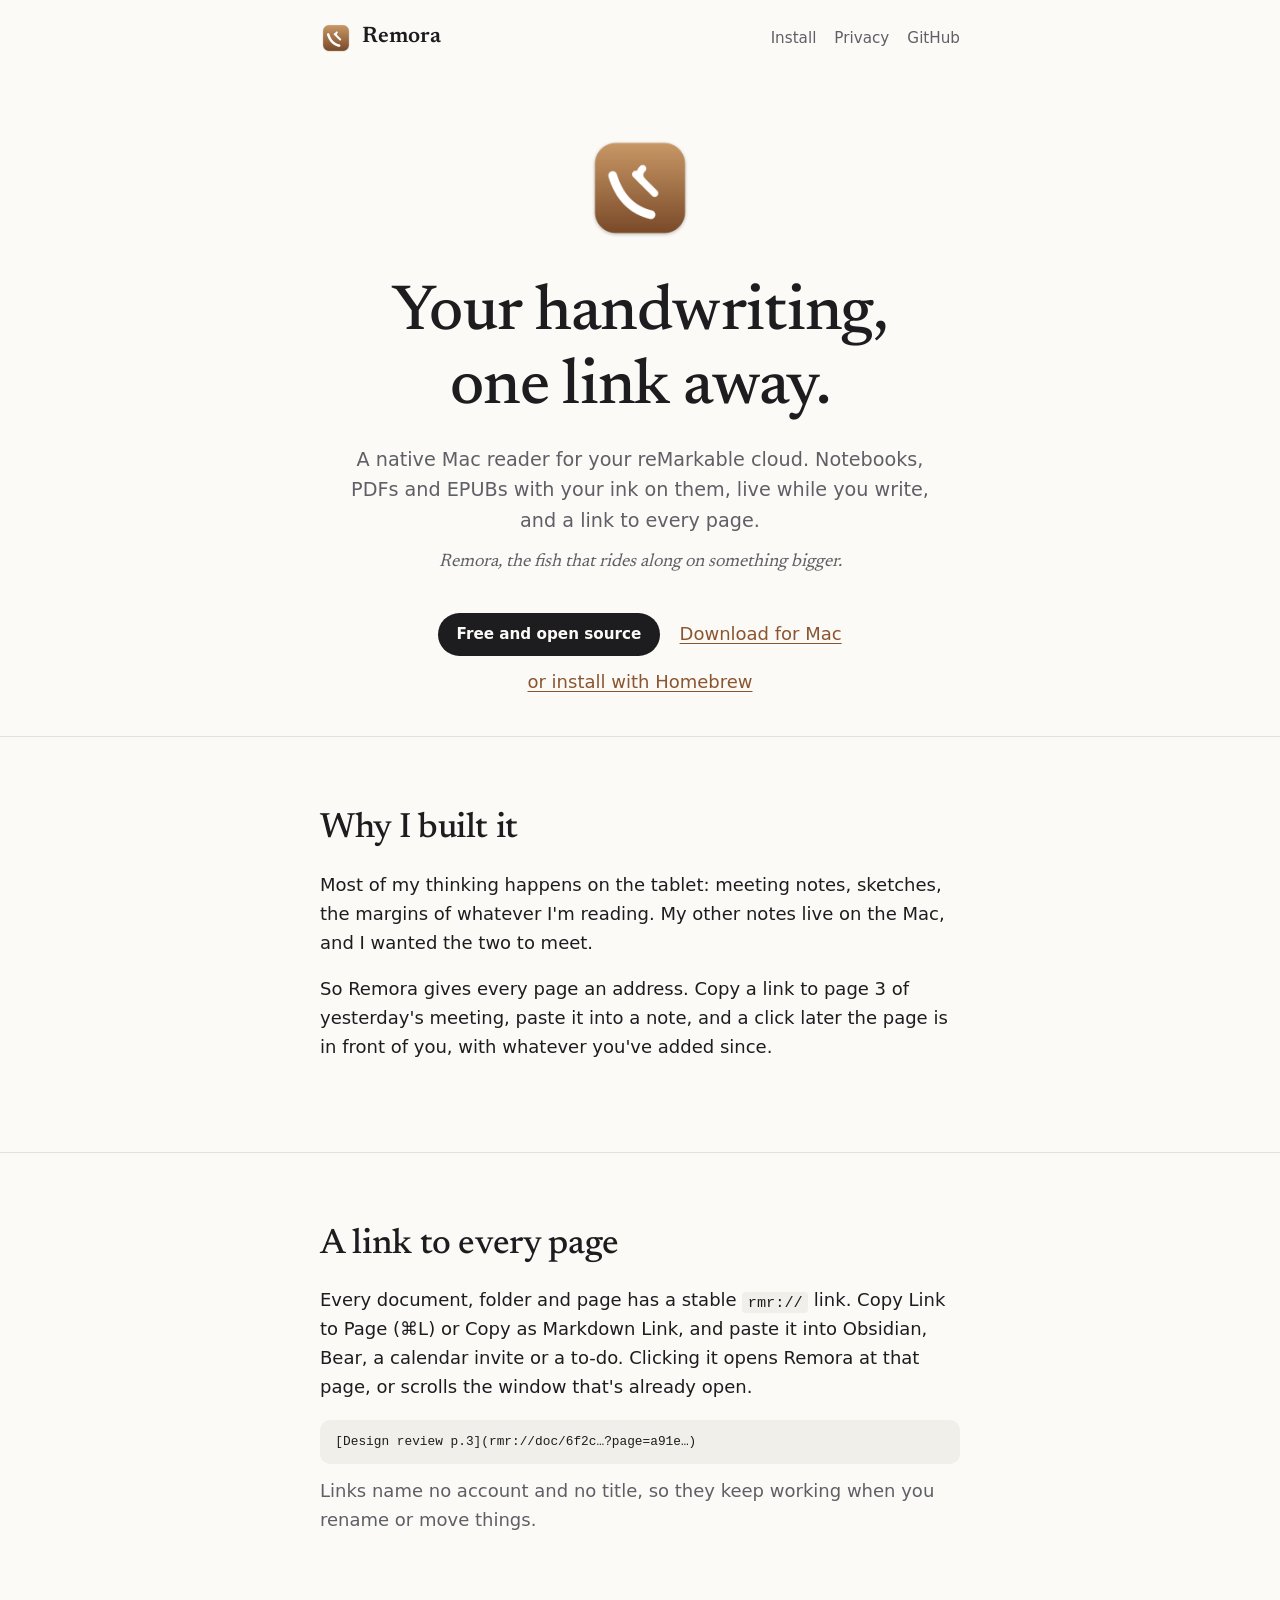
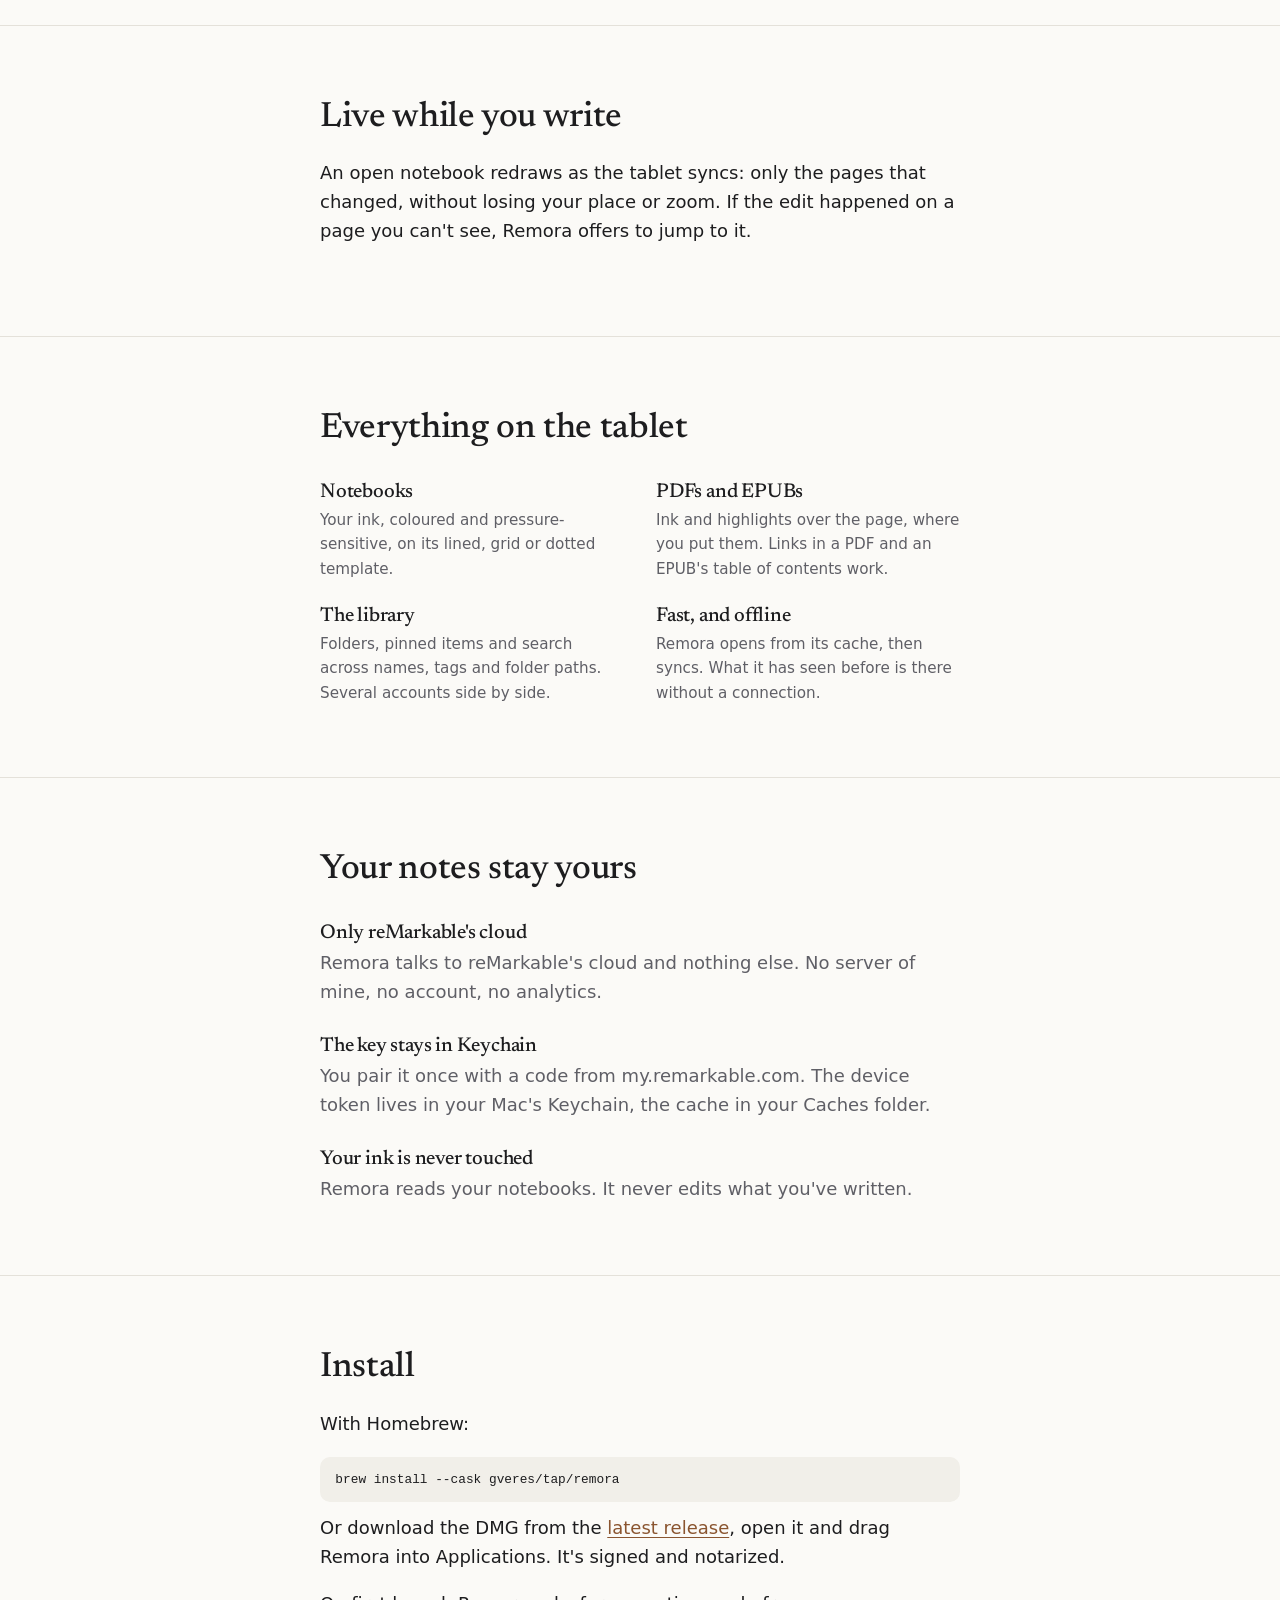
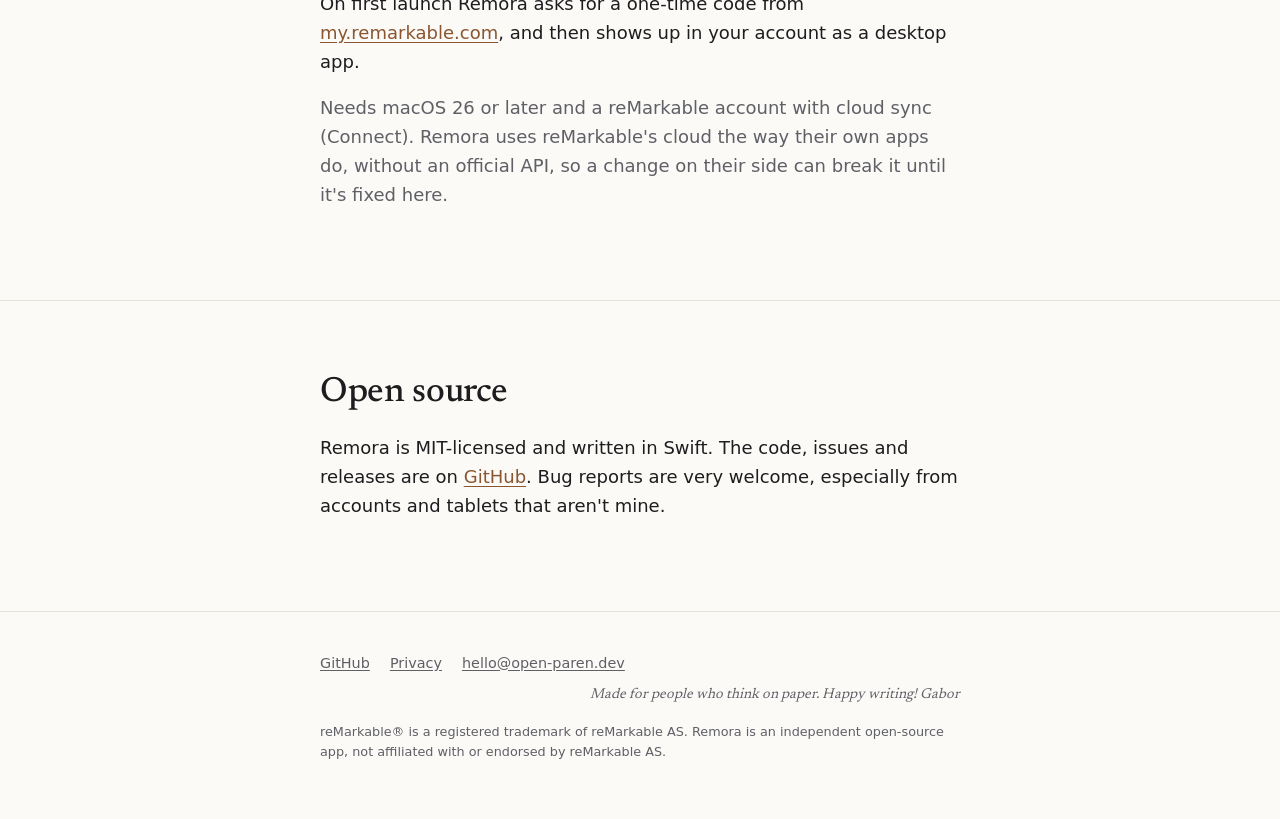
==== site/index.html @ bcfa4192 "release: update the Homebrew cask; the site points at the release release.sh ends by setting the cas" ====
<!doctype html>
<html lang="en">
<head>
  <meta charset="utf-8">
  <meta name="viewport" content="width=device-width, initial-scale=1">
  <title>Remora: a Mac reader for your reMarkable notebooks</title>
  <meta name="description" content="A native Mac reader for your reMarkable cloud. Notebooks, PDFs and EPUBs with your ink, live while you write, and a link to every page. Open source.">
  <meta property="og:title" content="Remora: a Mac reader for your reMarkable notebooks">
  <meta property="og:description" content="Your handwriting, one link away.">
  <meta property="og:url" content="https://remora.open-paren.dev/">
  <meta property="og:image" content="https://remora.open-paren.dev/img/icon.png">
  <link rel="icon" href="img/favicon.png">
  <link rel="apple-touch-icon" href="img/apple-touch-icon.png">
  <link rel="preload" href="fonts/newsreader-latin-wght-normal.woff2" as="font" type="font/woff2" crossorigin>
  <link rel="stylesheet" href="style.css">
</head>
<body>
  <header class="wrap top">
    <a class="home" href="./"><img src="img/icon.png" alt="" width="32" height="32">Remora</a>
    <nav><a href="#install">Install</a><a href="#privacy">Privacy</a><a href="https://github.com/gveres/remora">GitHub</a></nav>
  </header>

  <main>
    <div class="wrap hero">
      <img class="icon" src="img/icon.png" alt="The Remora app icon" width="112" height="112">
      <h1>Your handwriting,<br>one link away.</h1>
      <p class="lede">A native Mac reader for your reMarkable cloud. Notebooks, PDFs and EPUBs with your ink on them, live while you write, and a link to every page.</p>
      <p class="name">Remora, the fish that rides along on something bigger.</p>
      <div class="cta">
        <span class="badge">Free and open source</span>
        <a href="https://github.com/gveres/remora/releases/latest">Download for Mac</a>
        <a href="#install">or install with Homebrew</a>
      </div>
    </div>

    <section>
      <div class="wrap">
        <h2>Why I built it</h2>
        <p>Most of my thinking happens on the tablet: meeting notes, sketches, the margins of whatever I'm reading. My other notes live on the Mac, and I wanted the two to meet.</p>
        <p>So Remora gives every page an address. Copy a link to page 3 of yesterday's meeting, paste it into a note, and a click later the page is in front of you, with whatever you've added since.</p>
      </div>
    </section>

    <section>
      <div class="wrap">
        <h2>A link to every page</h2>
        <p>Every document, folder and page has a stable <code>rmr://</code> link. Copy Link to Page (⌘L) or Copy as Markdown Link, and paste it into Obsidian, Bear, a calendar invite or a to-do. Clicking it opens Remora at that page, or scrolls the window that's already open.</p>
        <pre tabindex="0"><code>[Design review p.3](rmr://doc/6f2c…?page=a91e…)</code></pre>
        <p class="muted">Links name no account and no title, so they keep working when you rename or move things.</p>
      </div>
    </section>

    <section>
      <div class="wrap">
        <h2>Live while you write</h2>
        <p>An open notebook redraws as the tablet syncs: only the pages that changed, without losing your place or zoom. If the edit happened on a page you can't see, Remora offers to jump to it.</p>
      </div>
    </section>

    <section>
      <div class="wrap">
        <h2>Everything on the tablet</h2>
        <div class="grid">
          <div><h3>Notebooks</h3><p>Your ink, coloured and pressure-sensitive, on its lined, grid or dotted template.</p></div>
          <div><h3>PDFs and EPUBs</h3><p>Ink and highlights over the page, where you put them. Links in a PDF and an EPUB's table of contents work.</p></div>
          <div><h3>The library</h3><p>Folders, pinned items and search across names, tags and folder paths. Several accounts side by side.</p></div>
          <div><h3>Fast, and offline</h3><p>Remora opens from its cache, then syncs. What it has seen before is there without a connection.</p></div>
        </div>
      </div>
    </section>

    <section id="privacy">
      <div class="wrap">
        <h2>Your notes stay yours</h2>
        <div class="points">
          <div>
            <h3>Only reMarkable's cloud</h3>
            <p>Remora talks to reMarkable's cloud and nothing else. No server of mine, no account, no analytics.</p>
          </div>
          <div>
            <h3>The key stays in Keychain</h3>
            <p>You pair it once with a code from my.remarkable.com. The device token lives in your Mac's Keychain, the cache in your Caches folder.</p>
          </div>
          <div>
            <h3>Your ink is never touched</h3>
            <p>Remora reads your notebooks. It never edits what you've written.</p>
          </div>
        </div>
      </div>
    </section>

    <section id="install">
      <div class="wrap">
        <h2>Install</h2>
        <p>With Homebrew:</p>
        <pre tabindex="0"><code>brew install --cask gveres/tap/remora</code></pre>
        <p>Or download the DMG from the <a href="https://github.com/gveres/remora/releases/latest">latest release</a>, open it and drag Remora into Applications. It's signed and notarized.</p>
        <p>On first launch Remora asks for a one-time code from <a href="https://my.remarkable.com/device/desktop/connect">my.remarkable.com</a>, and then shows up in your account as a desktop app.</p>
        <p class="muted">Needs macOS 26 or later and a reMarkable account with cloud sync (Connect). Remora uses reMarkable's cloud the way their own apps do, without an official API, so a change on their side can break it until it's fixed here.</p>
      </div>
    </section>

    <section>
      <div class="wrap">
        <h2>Open source</h2>
        <p>Remora is MIT-licensed and written in Swift. The code, issues and releases are on <a href="https://github.com/gveres/remora">GitHub</a>. Bug reports are very welcome, especially from accounts and tablets that aren't mine.</p>
      </div>
    </section>
  </main>

  <footer>
    <div class="wrap">
      <a href="https://github.com/gveres/remora">GitHub</a>
      <a href="#privacy">Privacy</a>
      <a href="mailto:hello@open-paren.dev">hello@open-paren.dev</a>
      <span class="sig">Made for people who think on paper. Happy writing! Gabor</span>
    </div>
    <div class="wrap">
      <p class="legal">reMarkable® is a registered trademark of reMarkable AS. Remora is an independent open-source app, not affiliated with or endorsed by reMarkable AS.</p>
    </div>
  </footer>
</body>
</html>
---- site/style.css ----
@font-face {
  font-family: "Newsreader";
  src: url("fonts/newsreader-latin-wght-normal.woff2") format("woff2");
  font-weight: 200 800;
  font-display: swap;
}

:root {
  color-scheme: light dark;
  --bg: #fbfaf7;
  --surface: #ffffff;
  --text: #1d1d1f;
  --muted: #5f5f66;
  --line: #e4e1da;
  --accent: #8a5530;
  --code: #f1efe9;
  --serif: "Newsreader", Georgia, serif;
  --sans: -apple-system, BlinkMacSystemFont, "Segoe UI", system-ui, sans-serif;
  --mono: ui-monospace, "SF Mono", Menlo, monospace;
}

@media (prefers-color-scheme: dark) {
  :root {
    --bg: #161618;
    --surface: #1f1f22;
    --text: #ececef;
    --muted: #a1a1aa;
    --line: #2e2e33;
    --accent: #dcab7a;
    --code: #26262a;
  }
}

* { box-sizing: border-box; }

html { -webkit-text-size-adjust: 100%; }

body {
  margin: 0;
  background: var(--bg);
  color: var(--text);
  font: 18px/1.6 var(--sans);
  -webkit-font-smoothing: antialiased;
}

a { color: var(--accent); text-underline-offset: 0.15em; }

h1, h2, h3 { font-family: var(--serif); font-weight: 500; line-height: 1.15; letter-spacing: -0.01em; }
h1 { font-size: clamp(2.6rem, 7vw, 4rem); margin: 0.4em 0 0.3em; }
h2 { font-size: clamp(1.7rem, 4vw, 2.2rem); margin: 0 0 0.6em; }
h3 { font-size: 1.25rem; margin: 0 0 0.2em; }

p { margin: 0 0 1em; }

code {
  font: 0.85em var(--mono);
  background: var(--code);
  padding: 0.1em 0.35em;
  border-radius: 4px;
}

pre {
  background: var(--code);
  padding: 1em 1.2em;
  border-radius: 10px;
  overflow-x: auto;
  font: 0.8rem/1.5 var(--mono);
}
pre code { background: none; padding: 0; font-size: inherit; }

.wrap { max-width: 680px; margin: 0 auto; padding: 0 20px; }

section { padding: 72px 0; border-top: 1px solid var(--line); }

.muted { color: var(--muted); }

/* Header */
.top { display: flex; align-items: center; gap: 10px; padding-block: 20px; }
.top .home { display: flex; align-items: center; gap: 10px; color: inherit; text-decoration: none; font-family: var(--serif); font-size: 1.4rem; font-weight: 600; }
.top img { width: 32px; height: 32px; }
.top nav { margin-left: auto; display: flex; gap: 18px; font-size: 0.95rem; }
.top nav a { color: var(--muted); text-decoration: none; }

/* Hero */
.hero .icon { width: 112px; height: 112px; }
.hero { text-align: center; padding-block: 56px 40px; }
.hero .lede { font-size: 1.2rem; color: var(--muted); max-width: 32em; margin: 0 auto 0.6em; }
.hero .name { font-family: var(--serif); font-style: italic; color: var(--muted); margin-bottom: 2em; }
.cta { display: flex; flex-wrap: wrap; gap: 12px 20px; justify-content: center; align-items: center; }
.badge {
  display: inline-block;
  padding: 0.6em 1.2em;
  border-radius: 999px;
  background: var(--text);
  color: var(--bg);
  font-weight: 600;
  font-size: 0.95rem;
}

/* Lists of points */
.points { display: grid; gap: 28px; margin-top: 32px; }
.points p { margin: 0; color: var(--muted); }
.grid { display: grid; grid-template-columns: repeat(auto-fit, minmax(200px, 1fr)); gap: 24px 32px; margin-top: 32px; }
.grid p { margin: 0; color: var(--muted); font-size: 0.95rem; }

/* Footer */
footer { border-top: 1px solid var(--line); padding: 40px 0 56px; font-size: 0.9rem; color: var(--muted); }
footer .wrap { display: flex; flex-wrap: wrap; gap: 8px 20px; }
footer a { color: inherit; }
footer .sig { margin-left: auto; font-family: var(--serif); font-style: italic; }
footer .legal { margin: 16px 0 0; font-size: 0.8rem; }

/* Plain pages */
.page { padding-block: 32px 64px; }
.page h1 { font-size: clamp(2.2rem, 6vw, 3rem); }

@media (max-width: 560px) {
  body { font-size: 17px; }
  section { padding: 56px 0; }
  footer .sig { margin-left: 0; }
}
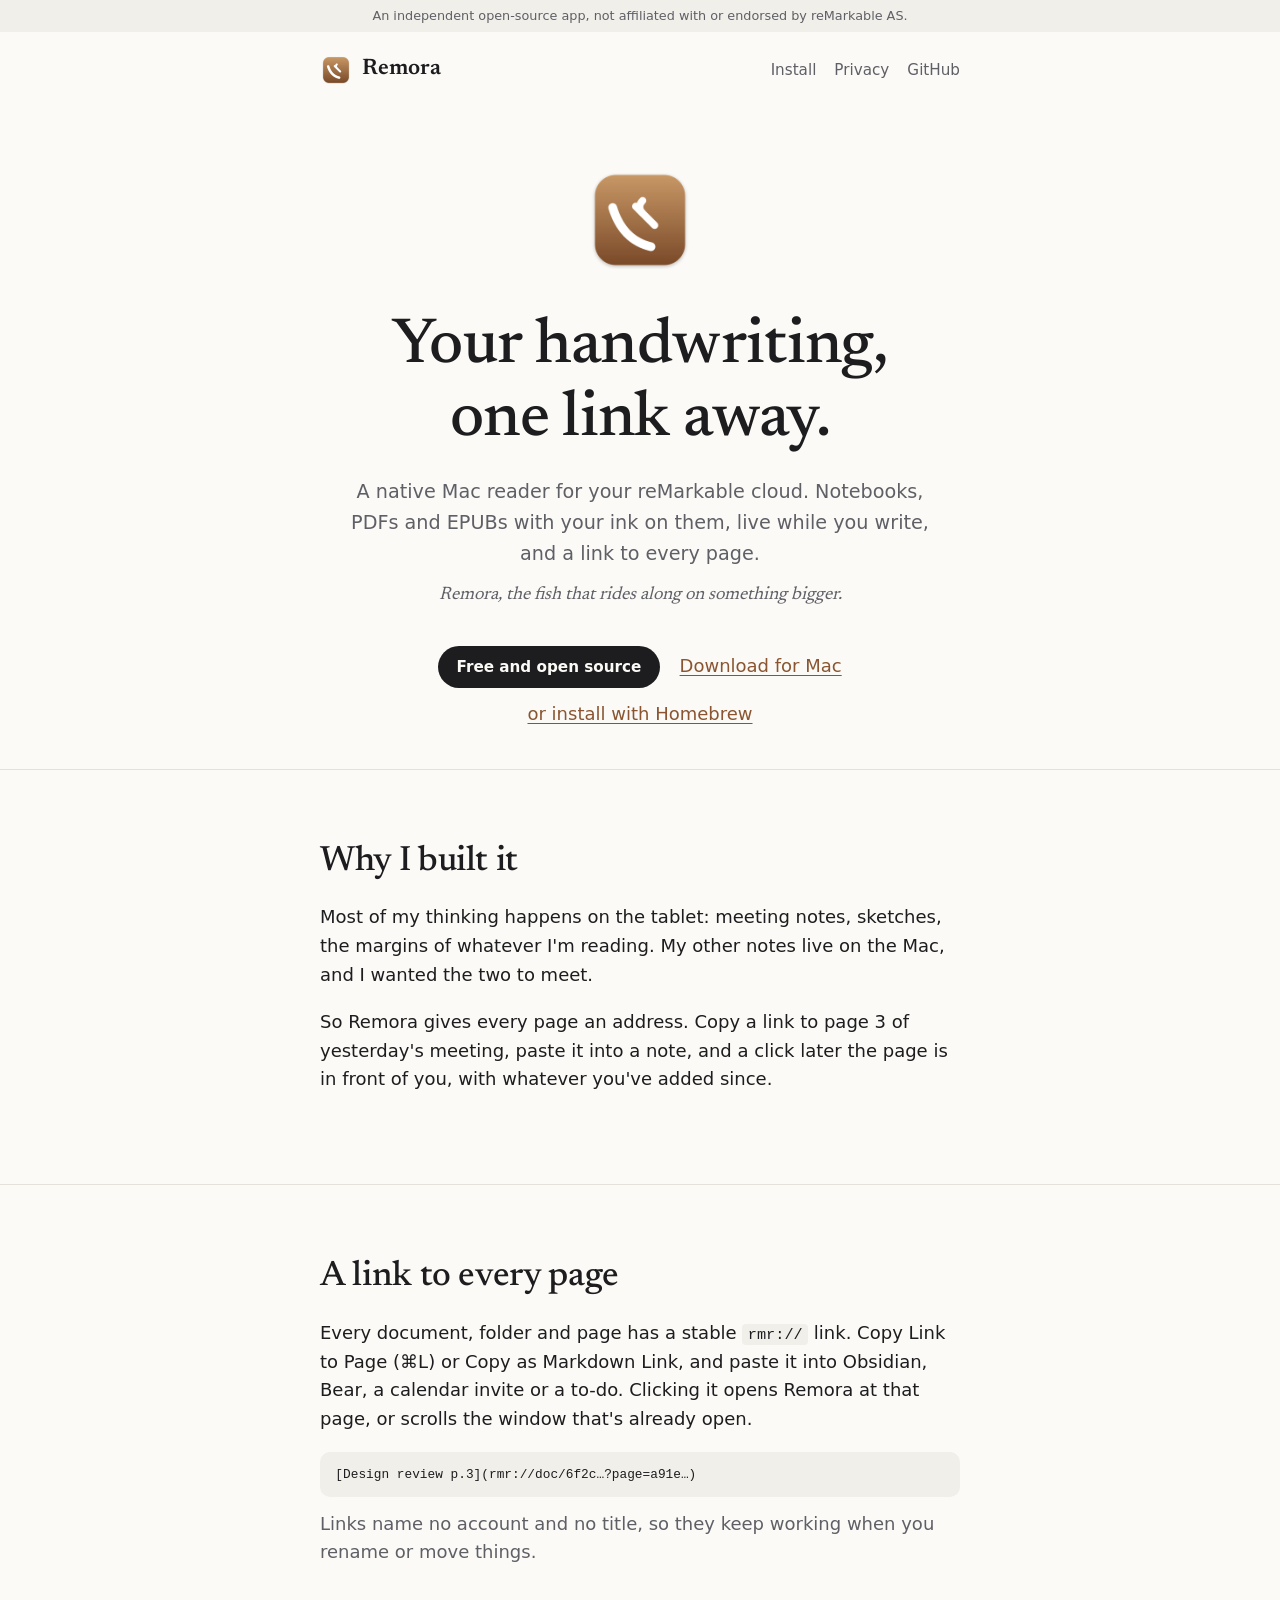
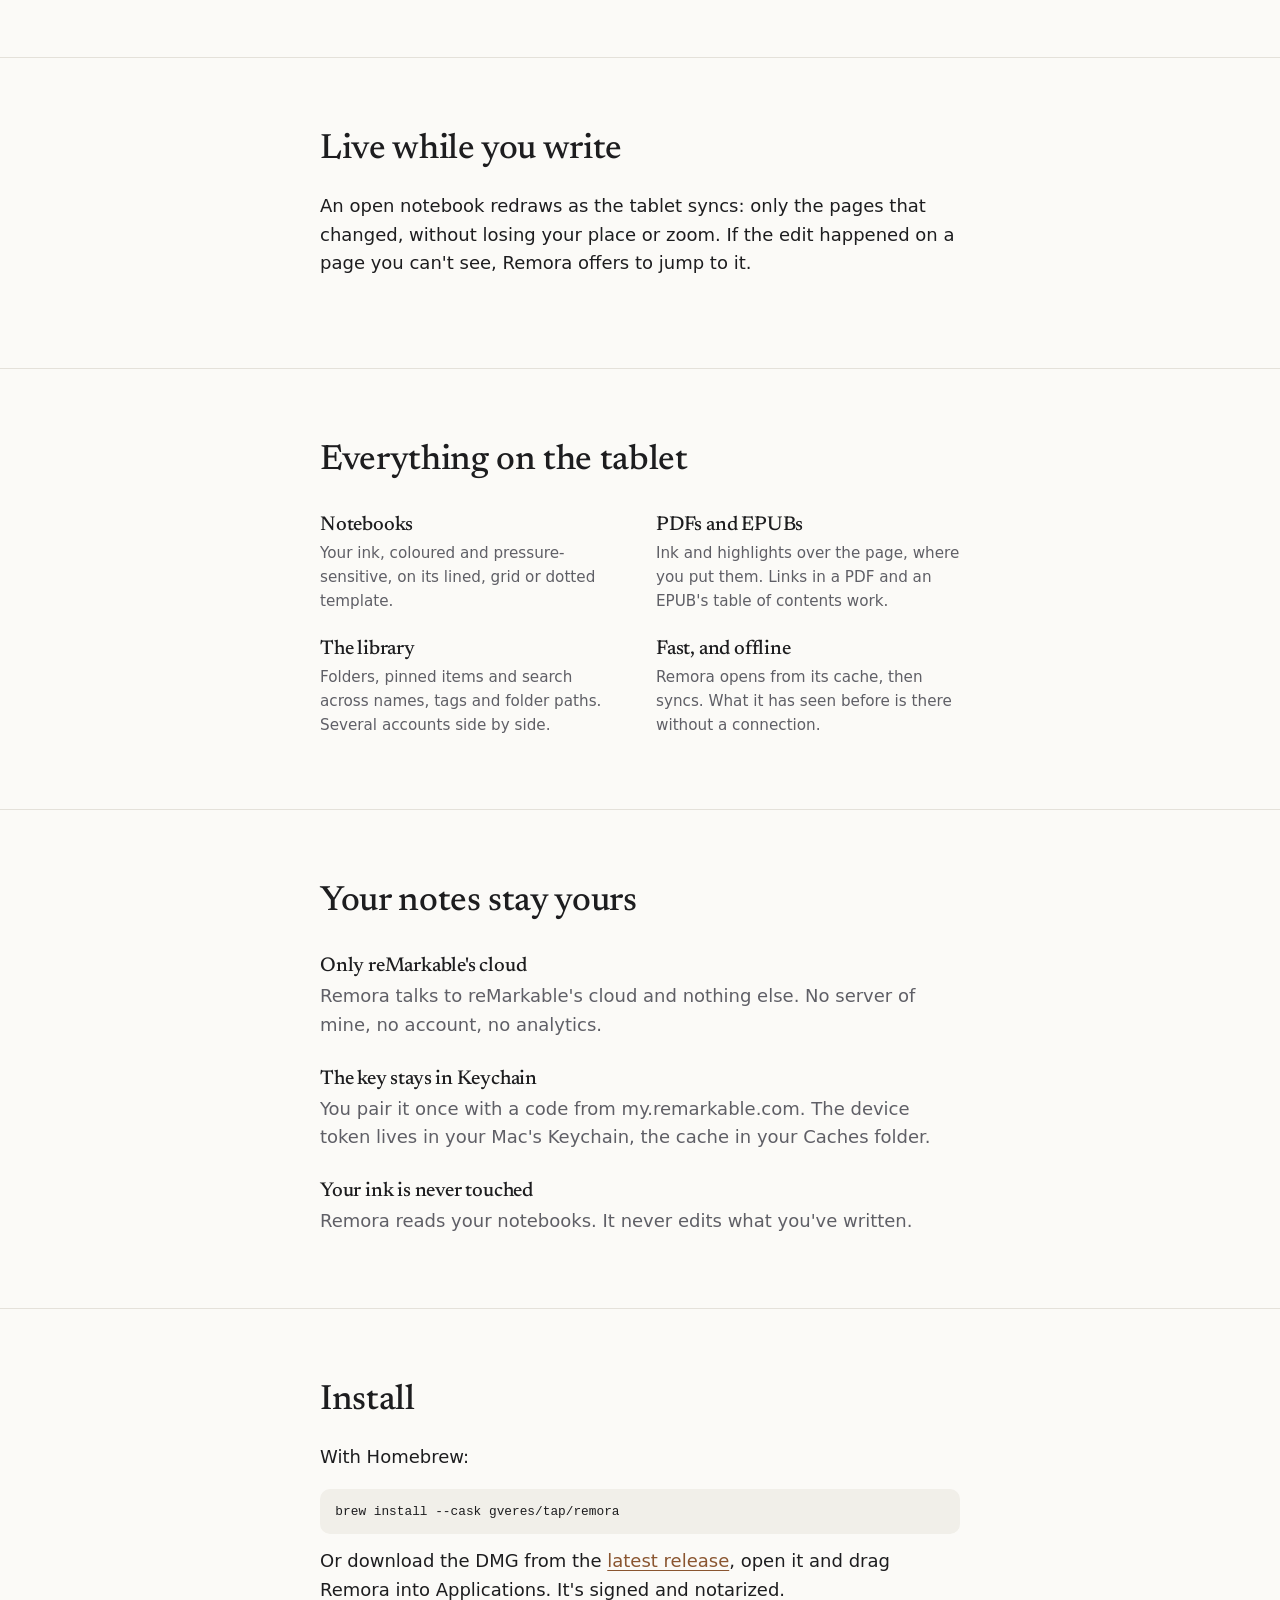
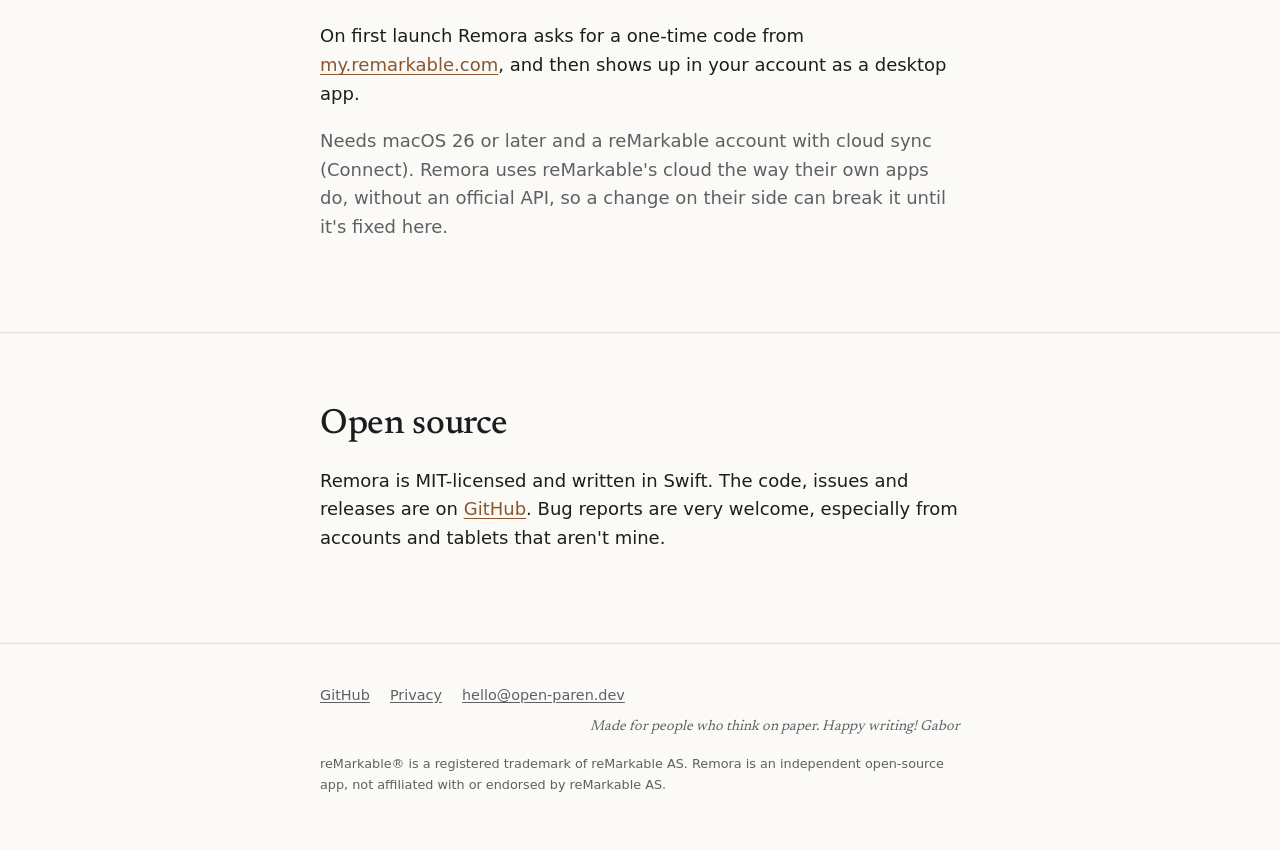
==== commit bfd79414: "site: the trademark note in the header too; the README keeps its own at the end Co-Authored-By: Clau" ====
--- a/site/index.html
+++ b/site/index.html
@@ -15,6 +15,7 @@
   <link rel="stylesheet" href="style.css">
 </head>
 <body>
+  <p class="notice">An independent open-source app, not affiliated with or endorsed by reMarkable AS.</p>
   <header class="wrap top">
     <a class="home" href="./"><img src="img/icon.png" alt="" width="32" height="32">Remora</a>
     <nav><a href="#install">Install</a><a href="#privacy">Privacy</a><a href="https://github.com/gveres/remora">GitHub</a></nav>
@@ -27,7 +28,7 @@
       <p class="lede">A native Mac reader for your reMarkable cloud. Notebooks, PDFs and EPUBs with your ink on them, live while you write, and a link to every page.</p>
       <p class="name">Remora, the fish that rides along on something bigger.</p>
       <div class="cta">
-        <span class="badge">Free and open source</span>
+        <a class="badge" href="https://github.com/gveres/remora">Free and open source</a>
         <a href="https://github.com/gveres/remora/releases/latest">Download for Mac</a>
         <a href="#install">or install with Homebrew</a>
       </div>
--- a/site/style.css
+++ b/site/style.css
@@ -78,6 +78,7 @@
 .top { display: flex; align-items: center; gap: 10px; padding-block: 20px; }
 .top .home { display: flex; align-items: center; gap: 10px; color: inherit; text-decoration: none; font-family: var(--serif); font-size: 1.4rem; font-weight: 600; }
 .top img { width: 32px; height: 32px; }
+.notice { margin: 0; padding: 6px 16px; text-align: center; font-size: 0.8rem; color: var(--muted); background: var(--code); }
 .top nav { margin-left: auto; display: flex; gap: 18px; font-size: 0.95rem; }
 .top nav a { color: var(--muted); text-decoration: none; }
 
@@ -95,6 +96,7 @@
   color: var(--bg);
   font-weight: 600;
   font-size: 0.95rem;
+  text-decoration: none;
 }
 
 /* Lists of points */
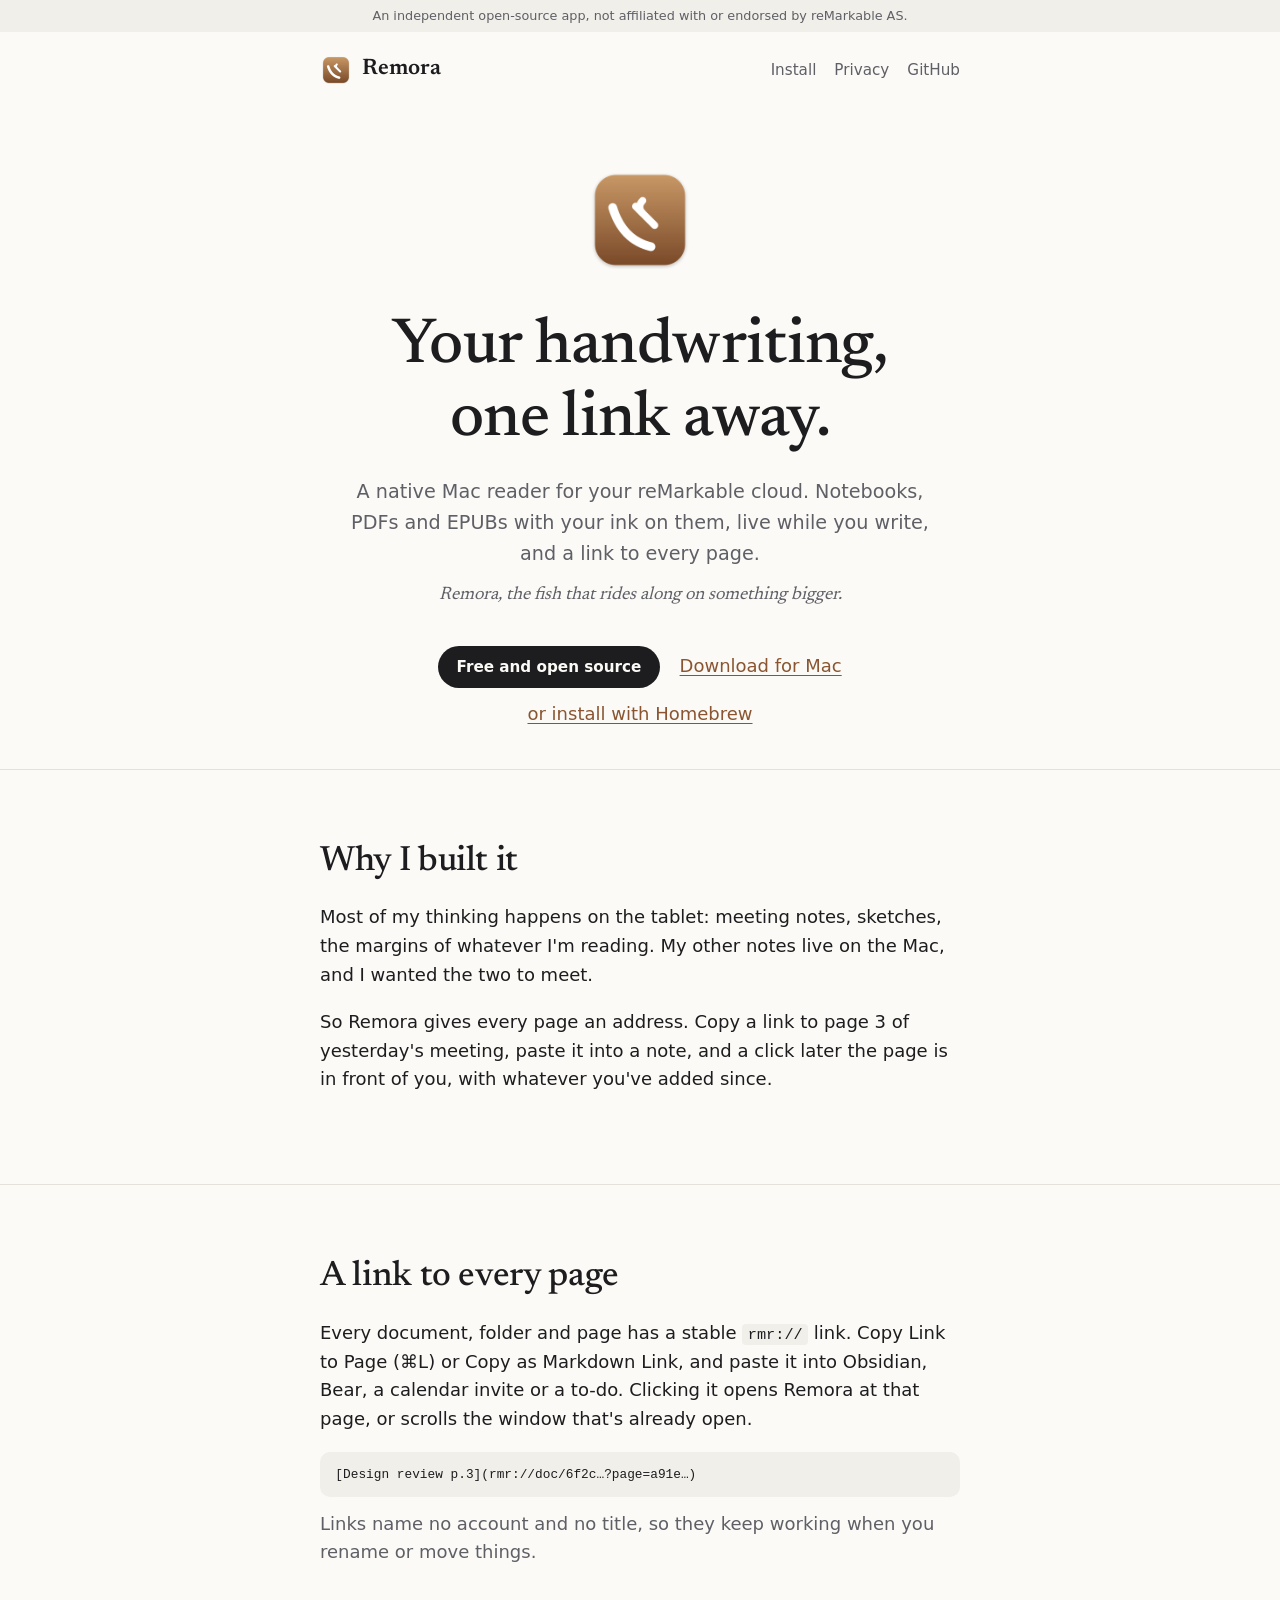
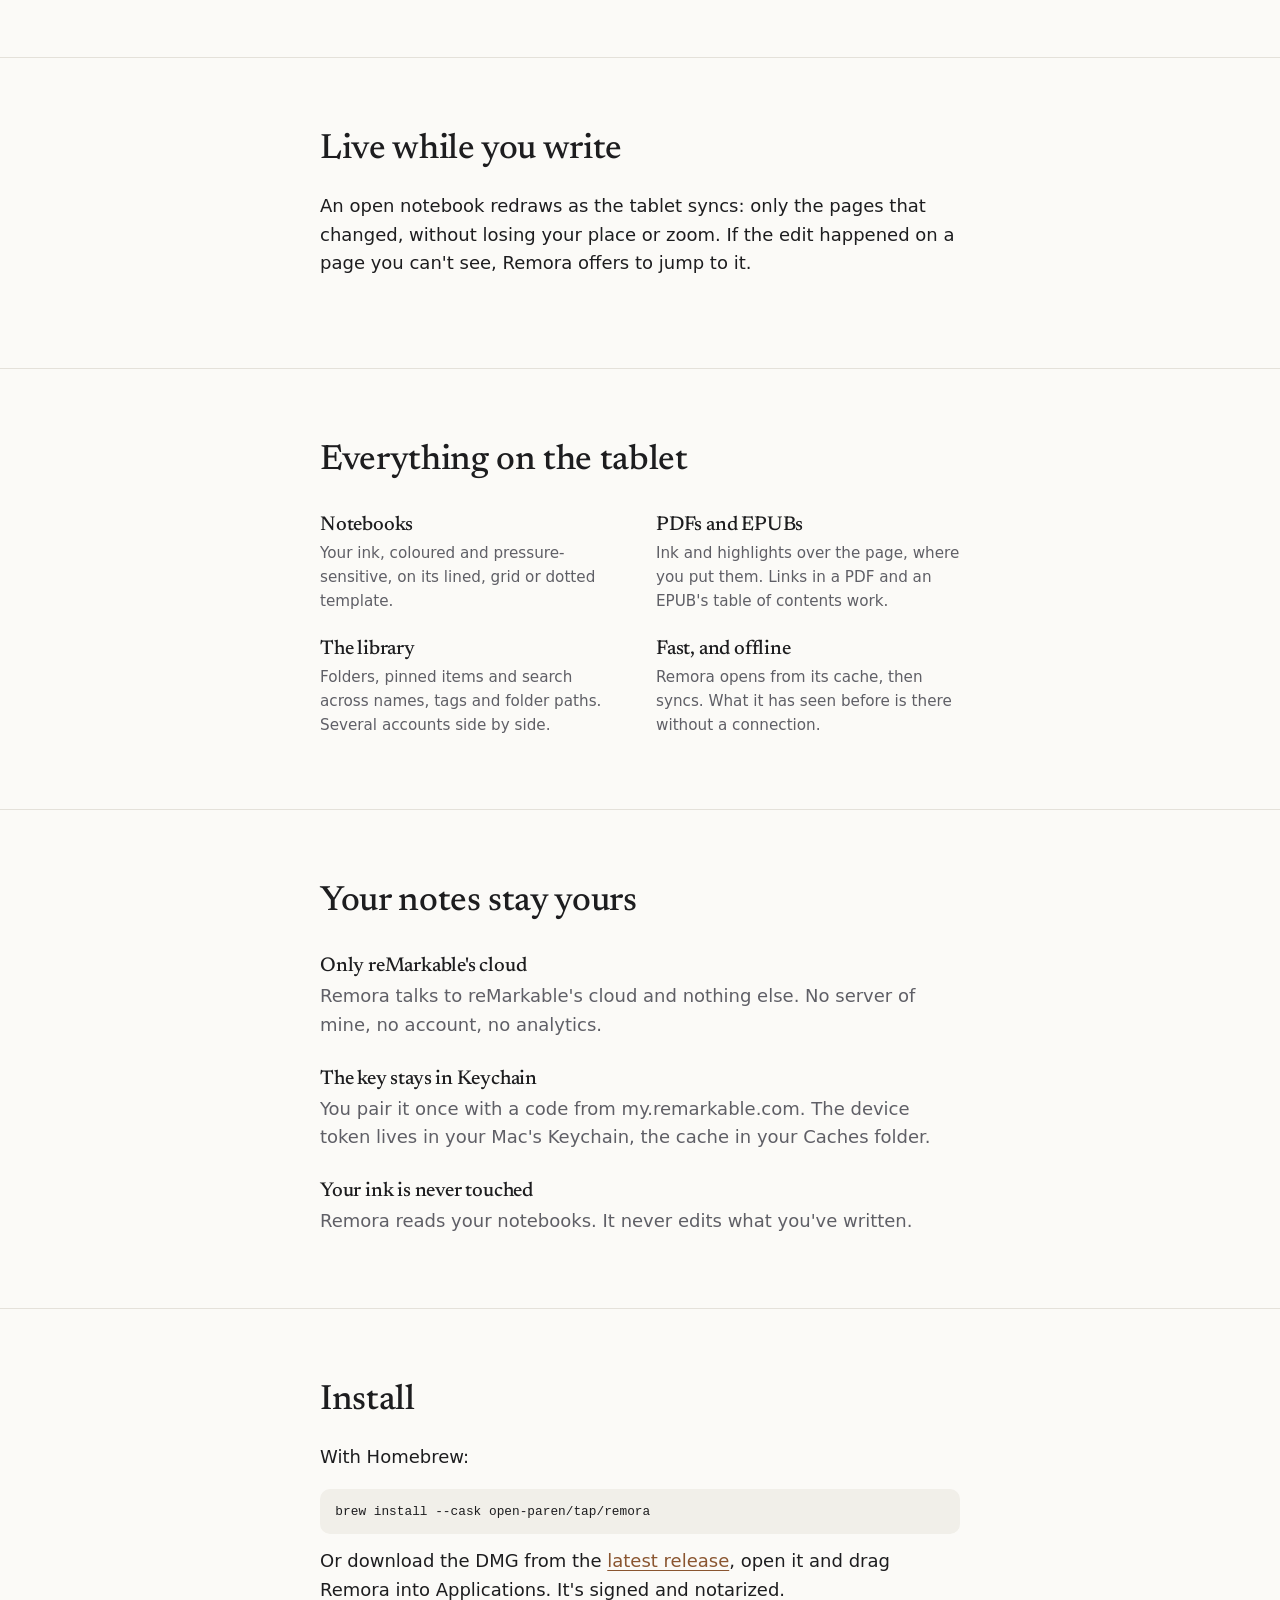
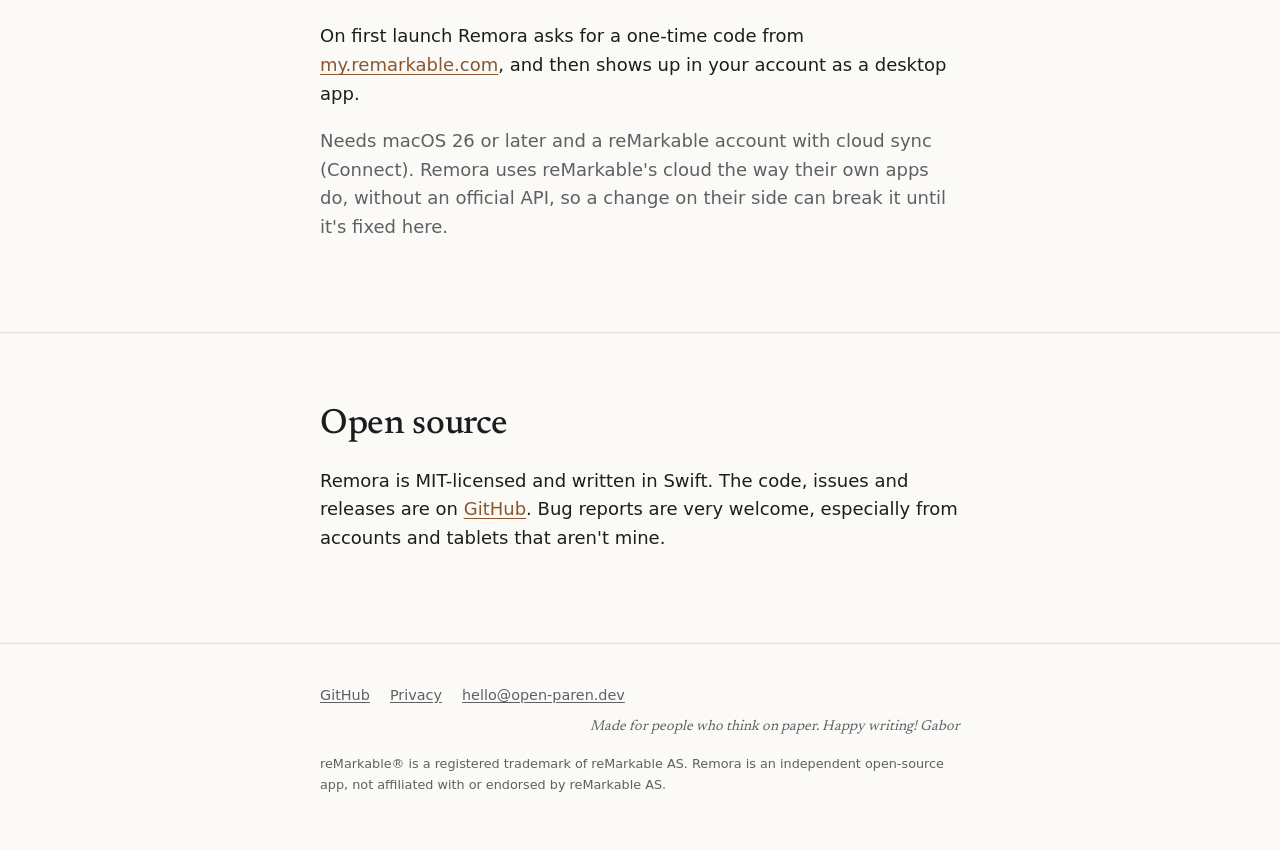
==== commit 209b338c: "chore: the repo moves to the open-paren organization Links, the Homebrew tap and release.sh's defaul" ====
--- a/site/index.html
+++ b/site/index.html
@@ -18,7 +18,7 @@
   <p class="notice">An independent open-source app, not affiliated with or endorsed by reMarkable AS.</p>
   <header class="wrap top">
     <a class="home" href="./"><img src="img/icon.png" alt="" width="32" height="32">Remora</a>
-    <nav><a href="#install">Install</a><a href="#privacy">Privacy</a><a href="https://github.com/gveres/remora">GitHub</a></nav>
+    <nav><a href="#install">Install</a><a href="#privacy">Privacy</a><a href="https://github.com/open-paren/remora">GitHub</a></nav>
   </header>
 
   <main>
@@ -28,8 +28,8 @@
       <p class="lede">A native Mac reader for your reMarkable cloud. Notebooks, PDFs and EPUBs with your ink on them, live while you write, and a link to every page.</p>
       <p class="name">Remora, the fish that rides along on something bigger.</p>
       <div class="cta">
-        <a class="badge" href="https://github.com/gveres/remora">Free and open source</a>
-        <a href="https://github.com/gveres/remora/releases/latest">Download for Mac</a>
+        <a class="badge" href="https://github.com/open-paren/remora">Free and open source</a>
+        <a href="https://github.com/open-paren/remora/releases/latest">Download for Mac</a>
         <a href="#install">or install with Homebrew</a>
       </div>
     </div>
@@ -94,8 +94,8 @@
       <div class="wrap">
         <h2>Install</h2>
         <p>With Homebrew:</p>
-        <pre tabindex="0"><code>brew install --cask gveres/tap/remora</code></pre>
-        <p>Or download the DMG from the <a href="https://github.com/gveres/remora/releases/latest">latest release</a>, open it and drag Remora into Applications. It's signed and notarized.</p>
+        <pre tabindex="0"><code>brew install --cask open-paren/tap/remora</code></pre>
+        <p>Or download the DMG from the <a href="https://github.com/open-paren/remora/releases/latest">latest release</a>, open it and drag Remora into Applications. It's signed and notarized.</p>
         <p>On first launch Remora asks for a one-time code from <a href="https://my.remarkable.com/device/desktop/connect">my.remarkable.com</a>, and then shows up in your account as a desktop app.</p>
         <p class="muted">Needs macOS 26 or later and a reMarkable account with cloud sync (Connect). Remora uses reMarkable's cloud the way their own apps do, without an official API, so a change on their side can break it until it's fixed here.</p>
       </div>
@@ -104,14 +104,14 @@
     <section>
       <div class="wrap">
         <h2>Open source</h2>
-        <p>Remora is MIT-licensed and written in Swift. The code, issues and releases are on <a href="https://github.com/gveres/remora">GitHub</a>. Bug reports are very welcome, especially from accounts and tablets that aren't mine.</p>
+        <p>Remora is MIT-licensed and written in Swift. The code, issues and releases are on <a href="https://github.com/open-paren/remora">GitHub</a>. Bug reports are very welcome, especially from accounts and tablets that aren't mine.</p>
       </div>
     </section>
   </main>
 
   <footer>
     <div class="wrap">
-      <a href="https://github.com/gveres/remora">GitHub</a>
+      <a href="https://github.com/open-paren/remora">GitHub</a>
       <a href="#privacy">Privacy</a>
       <a href="mailto:hello@open-paren.dev">hello@open-paren.dev</a>
       <span class="sig">Made for people who think on paper. Happy writing! Gabor</span>
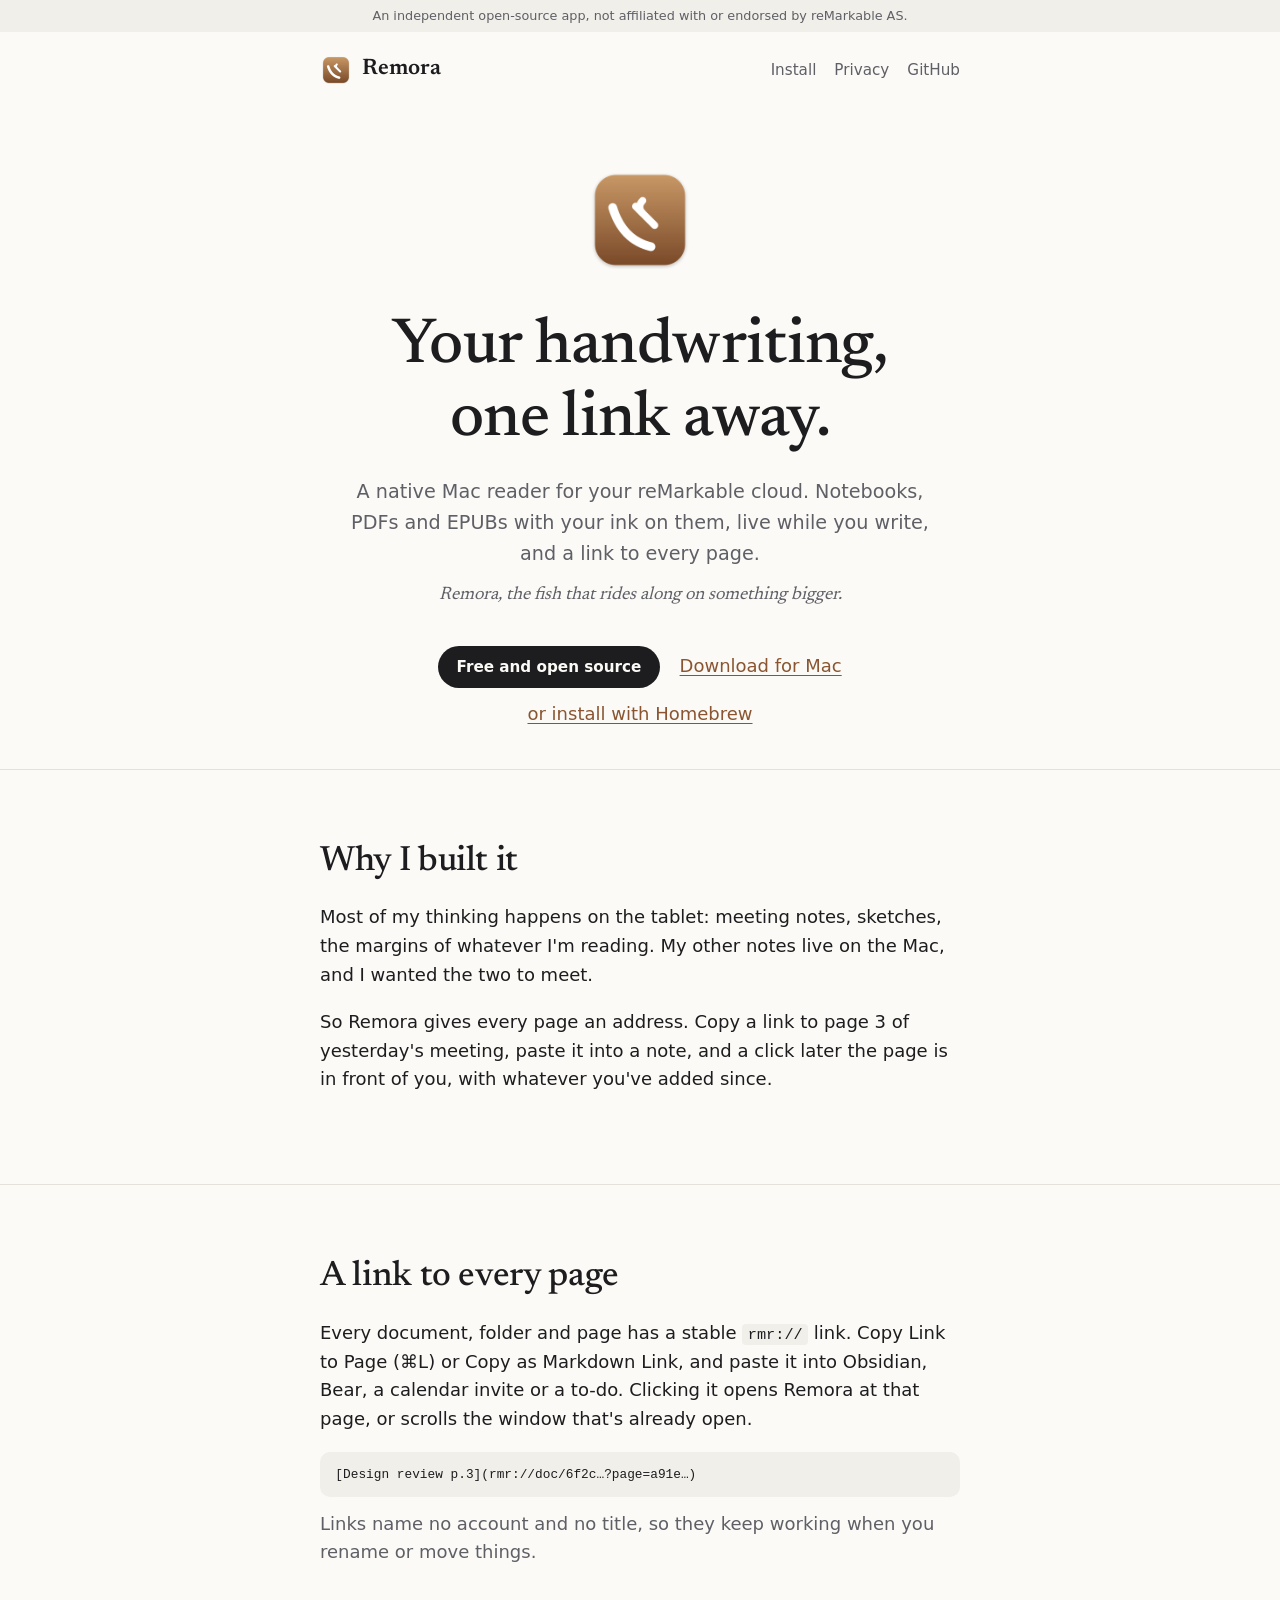
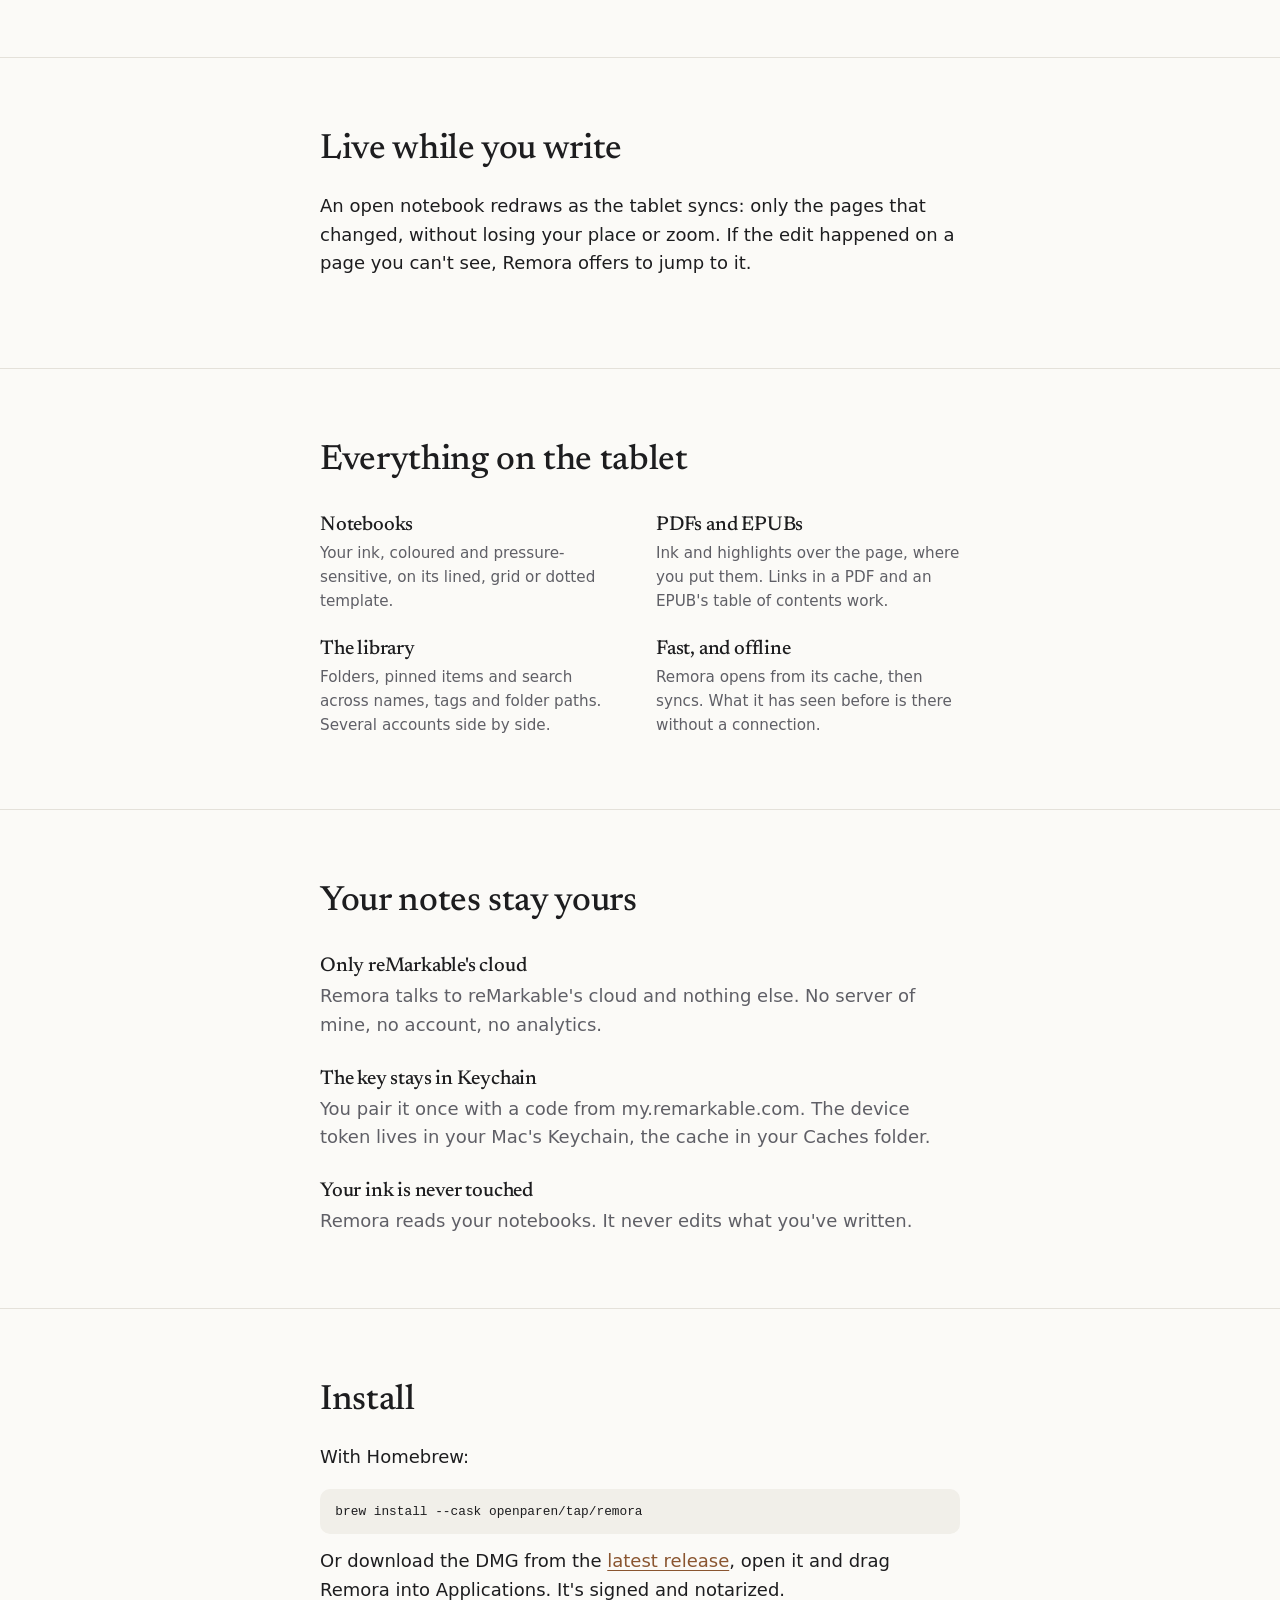
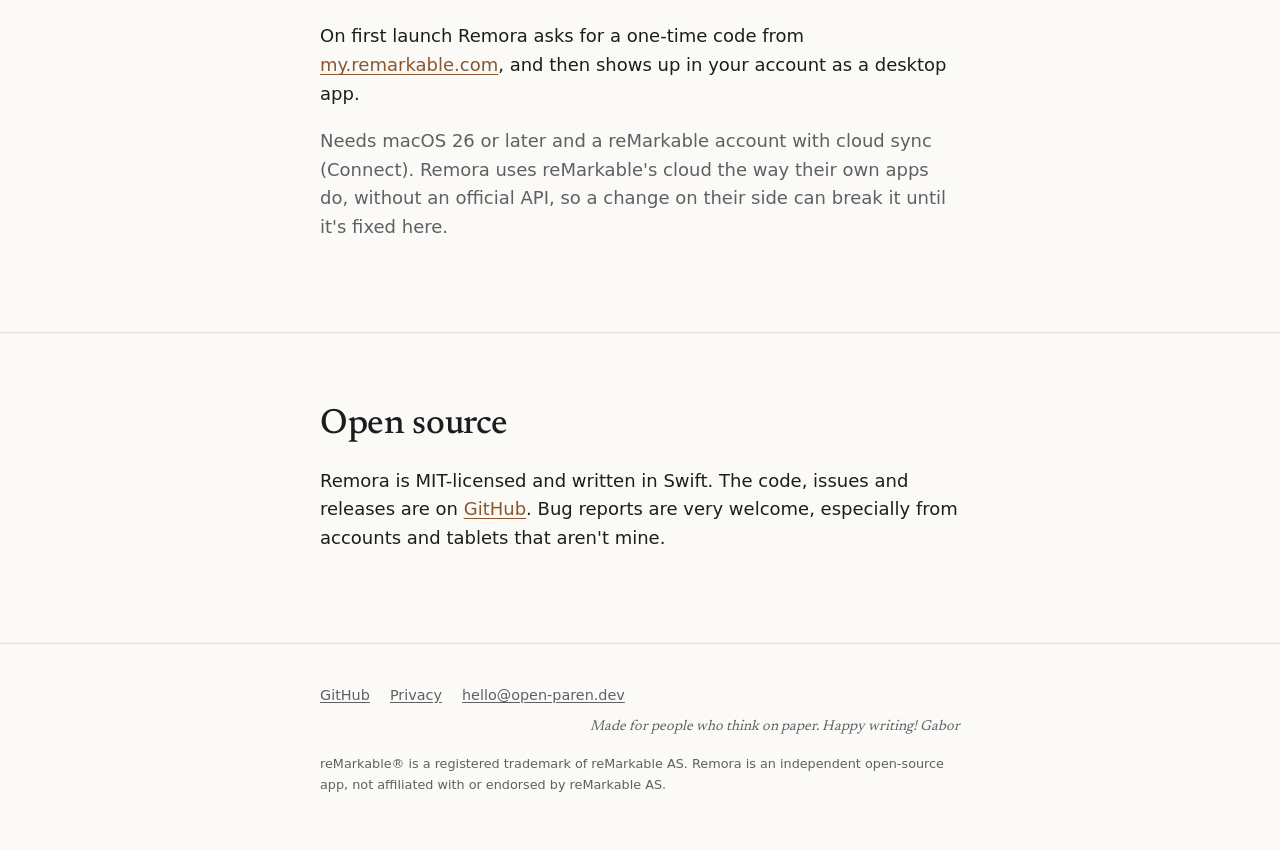
==== commit cfa7721a: "chore: the organization is openparen (open-paren was taken) Co-Authored-By: Claude Opus 5.5 (1M cont" ====
--- a/site/index.html
+++ b/site/index.html
@@ -18,7 +18,7 @@
   <p class="notice">An independent open-source app, not affiliated with or endorsed by reMarkable AS.</p>
   <header class="wrap top">
     <a class="home" href="./"><img src="img/icon.png" alt="" width="32" height="32">Remora</a>
-    <nav><a href="#install">Install</a><a href="#privacy">Privacy</a><a href="https://github.com/open-paren/remora">GitHub</a></nav>
+    <nav><a href="#install">Install</a><a href="#privacy">Privacy</a><a href="https://github.com/openparen/remora">GitHub</a></nav>
   </header>
 
   <main>
@@ -28,8 +28,8 @@
       <p class="lede">A native Mac reader for your reMarkable cloud. Notebooks, PDFs and EPUBs with your ink on them, live while you write, and a link to every page.</p>
       <p class="name">Remora, the fish that rides along on something bigger.</p>
       <div class="cta">
-        <a class="badge" href="https://github.com/open-paren/remora">Free and open source</a>
-        <a href="https://github.com/open-paren/remora/releases/latest">Download for Mac</a>
+        <a class="badge" href="https://github.com/openparen/remora">Free and open source</a>
+        <a href="https://github.com/openparen/remora/releases/latest">Download for Mac</a>
         <a href="#install">or install with Homebrew</a>
       </div>
     </div>
@@ -94,8 +94,8 @@
       <div class="wrap">
         <h2>Install</h2>
         <p>With Homebrew:</p>
-        <pre tabindex="0"><code>brew install --cask open-paren/tap/remora</code></pre>
-        <p>Or download the DMG from the <a href="https://github.com/open-paren/remora/releases/latest">latest release</a>, open it and drag Remora into Applications. It's signed and notarized.</p>
+        <pre tabindex="0"><code>brew install --cask openparen/tap/remora</code></pre>
+        <p>Or download the DMG from the <a href="https://github.com/openparen/remora/releases/latest">latest release</a>, open it and drag Remora into Applications. It's signed and notarized.</p>
         <p>On first launch Remora asks for a one-time code from <a href="https://my.remarkable.com/device/desktop/connect">my.remarkable.com</a>, and then shows up in your account as a desktop app.</p>
         <p class="muted">Needs macOS 26 or later and a reMarkable account with cloud sync (Connect). Remora uses reMarkable's cloud the way their own apps do, without an official API, so a change on their side can break it until it's fixed here.</p>
       </div>
@@ -104,14 +104,14 @@
     <section>
       <div class="wrap">
         <h2>Open source</h2>
-        <p>Remora is MIT-licensed and written in Swift. The code, issues and releases are on <a href="https://github.com/open-paren/remora">GitHub</a>. Bug reports are very welcome, especially from accounts and tablets that aren't mine.</p>
+        <p>Remora is MIT-licensed and written in Swift. The code, issues and releases are on <a href="https://github.com/openparen/remora">GitHub</a>. Bug reports are very welcome, especially from accounts and tablets that aren't mine.</p>
       </div>
     </section>
   </main>
 
   <footer>
     <div class="wrap">
-      <a href="https://github.com/open-paren/remora">GitHub</a>
+      <a href="https://github.com/openparen/remora">GitHub</a>
       <a href="#privacy">Privacy</a>
       <a href="mailto:hello@open-paren.dev">hello@open-paren.dev</a>
       <span class="sig">Made for people who think on paper. Happy writing! Gabor</span>
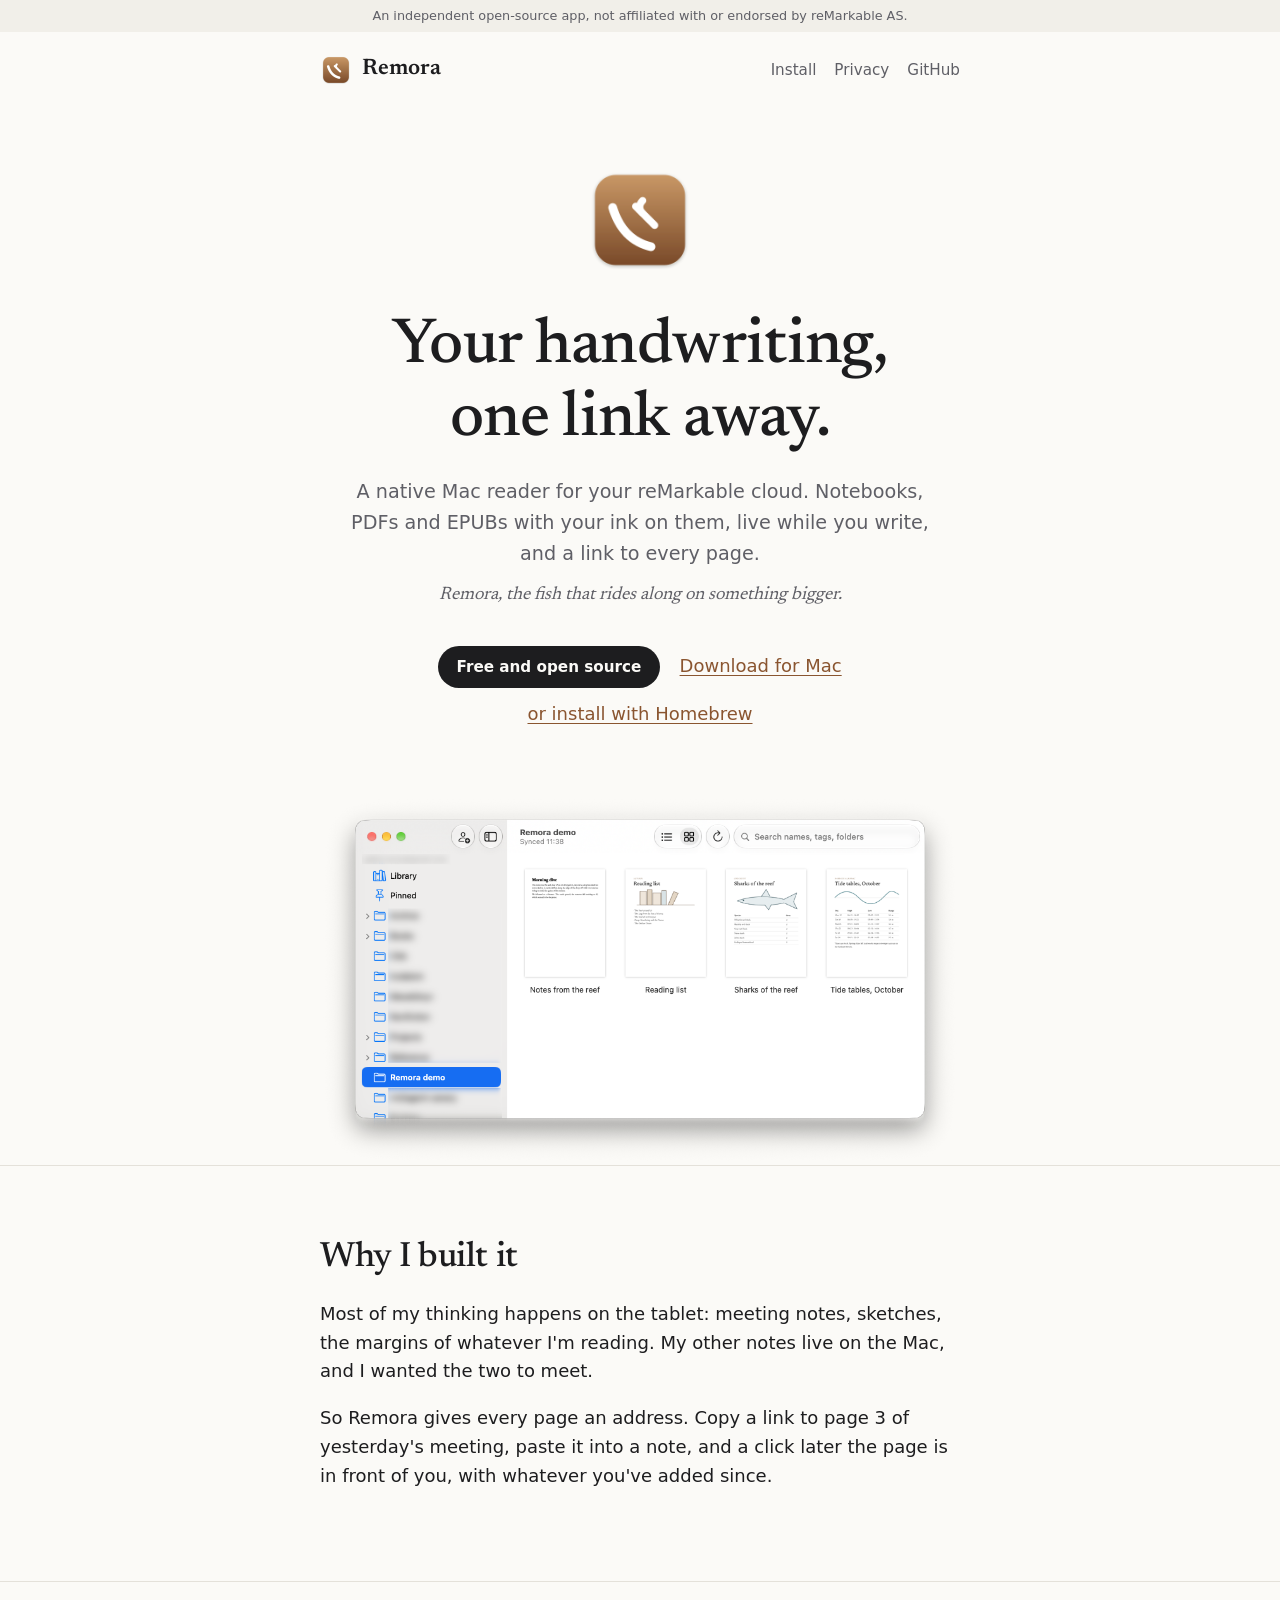
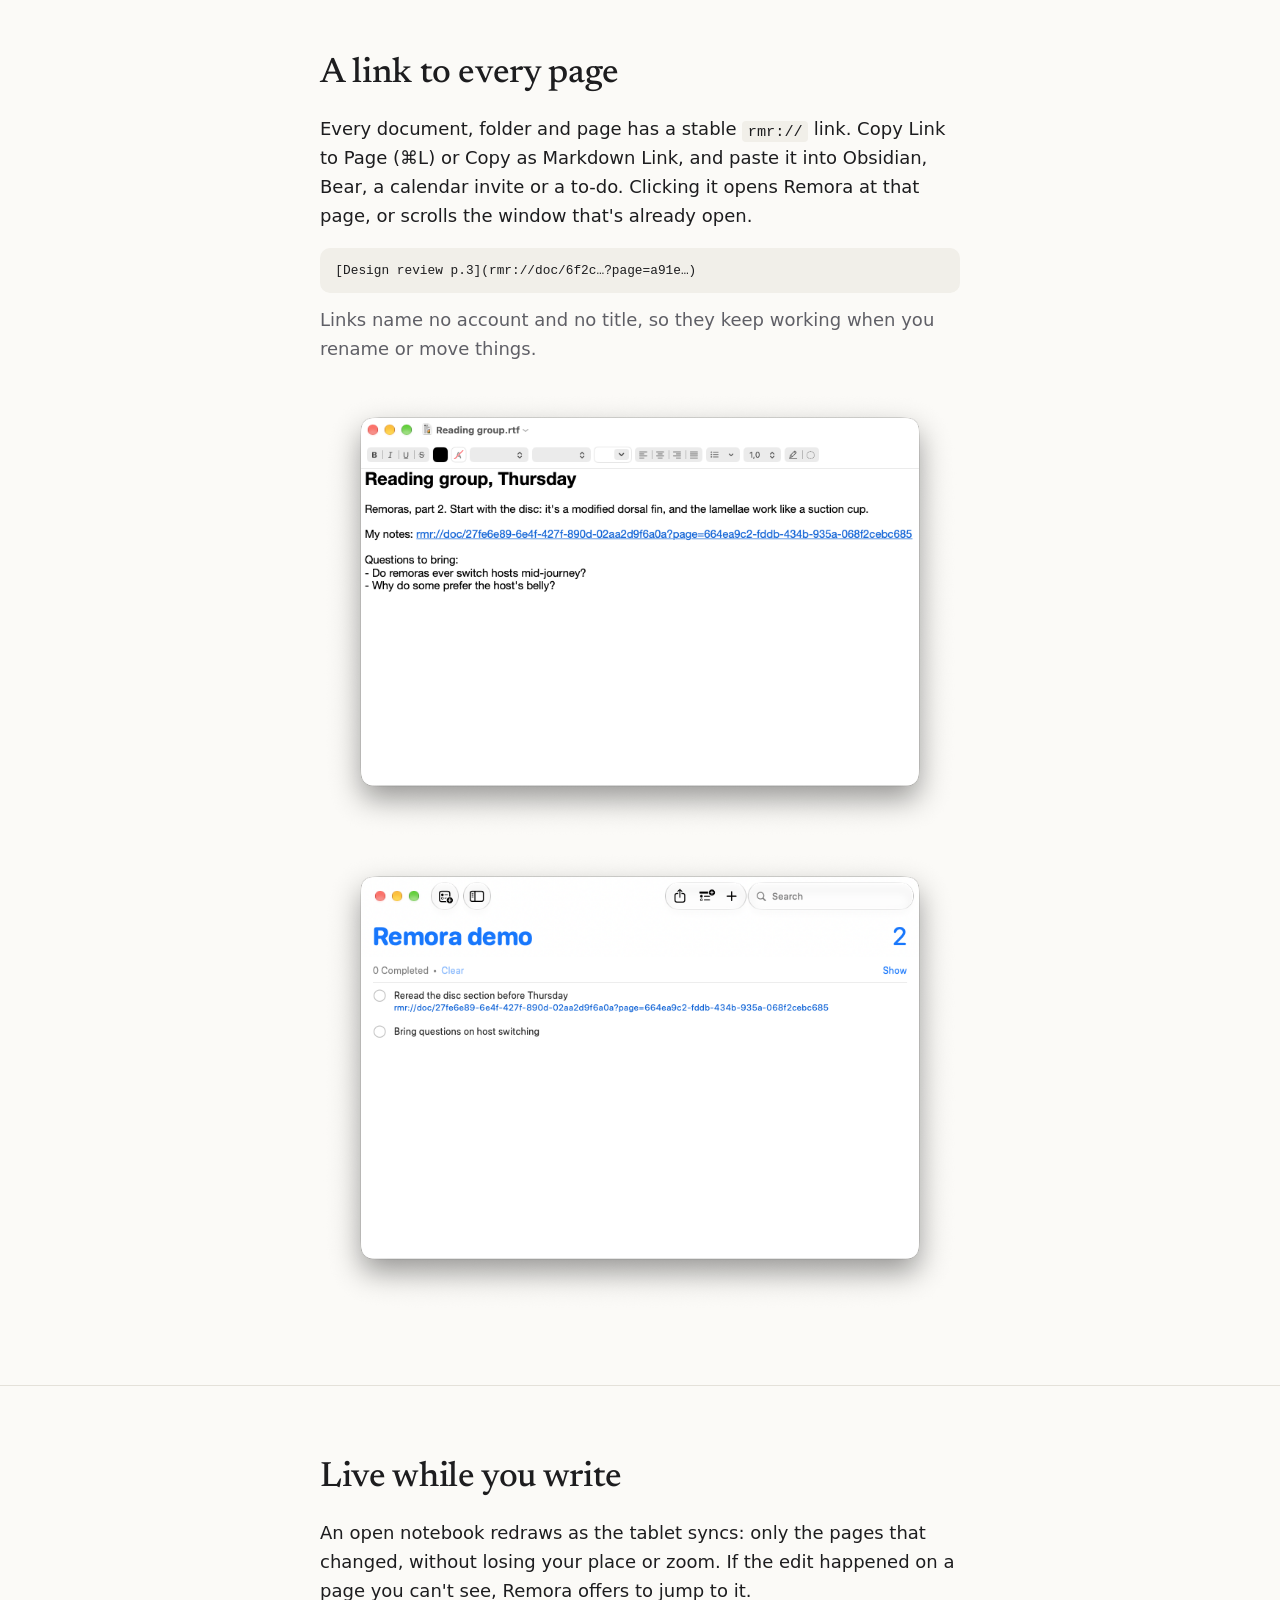
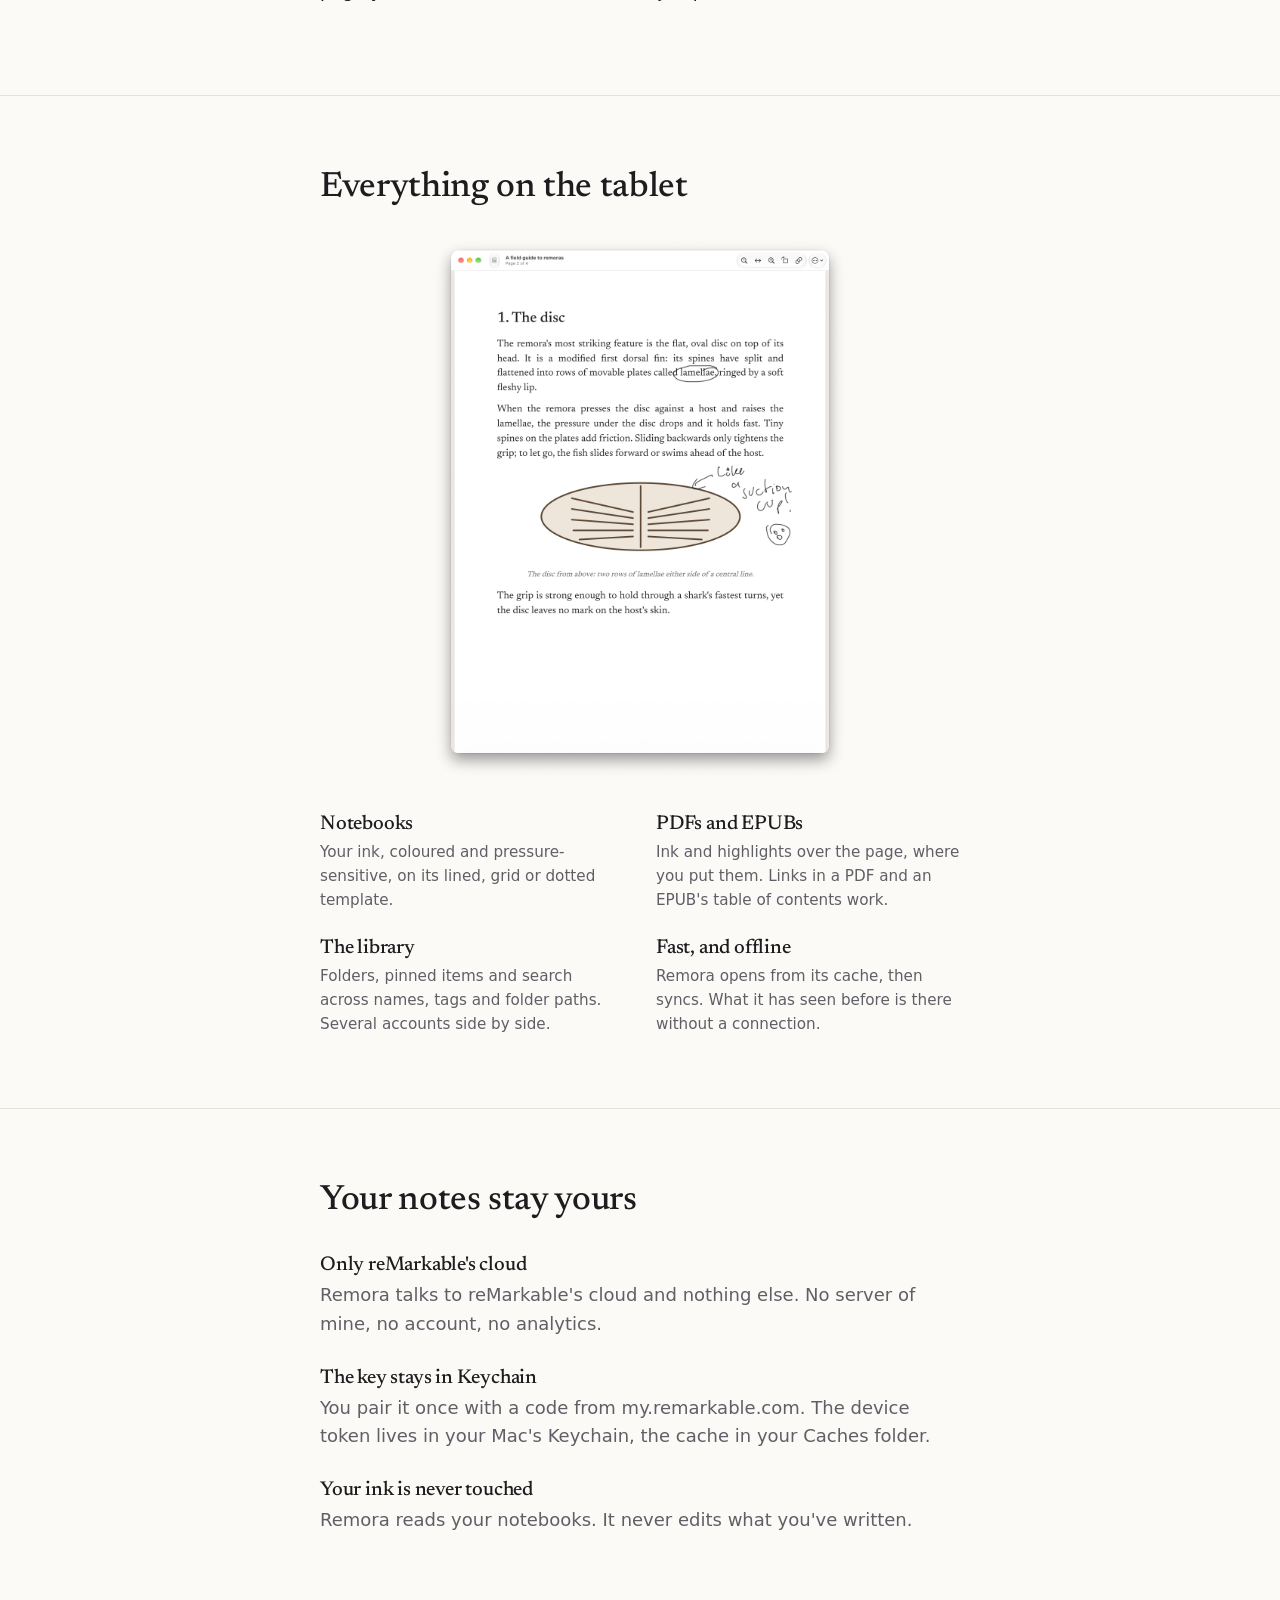
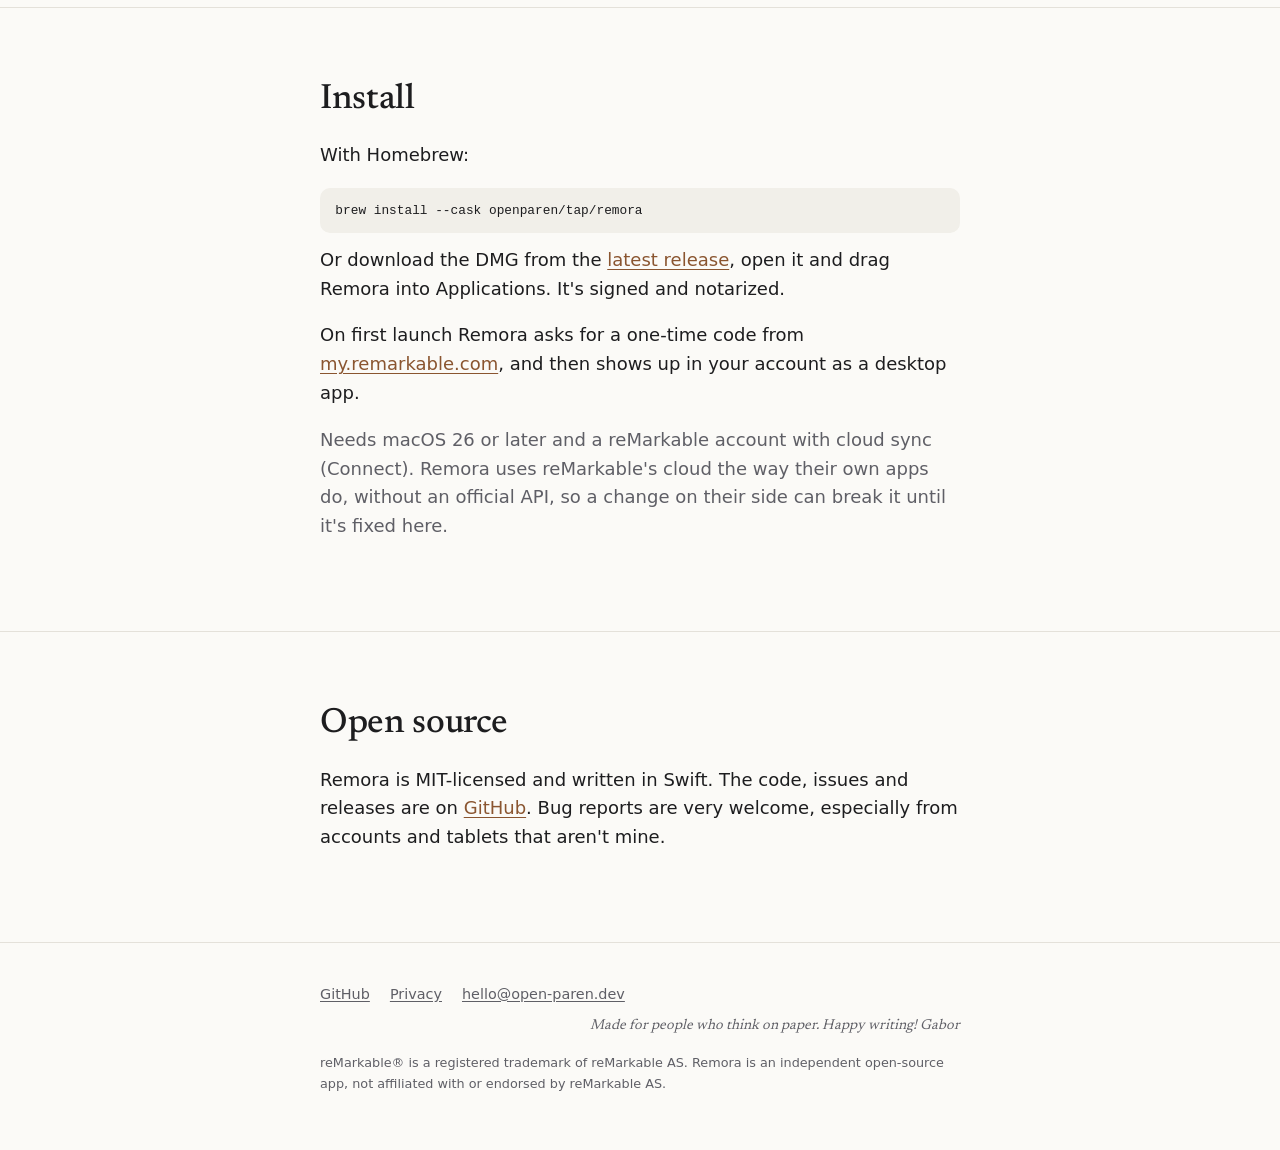
==== commit 40b2213f: "site, docs: screenshots in the README and on the site; og:image is a 1200x630 card Taken from fixtur" ====
--- a/site/index.html
+++ b/site/index.html
@@ -8,7 +8,10 @@
   <meta property="og:title" content="Remora: a Mac reader for your reMarkable notebooks">
   <meta property="og:description" content="Your handwriting, one link away.">
   <meta property="og:url" content="https://remora.open-paren.dev/">
-  <meta property="og:image" content="https://remora.open-paren.dev/img/icon.png">
+  <meta property="og:image" content="https://remora.open-paren.dev/img/og.png">
+  <meta property="og:image:width" content="1200">
+  <meta property="og:image:height" content="630">
+  <meta name="twitter:card" content="summary_large_image">
   <link rel="icon" href="img/favicon.png">
   <link rel="apple-touch-icon" href="img/apple-touch-icon.png">
   <link rel="preload" href="fonts/newsreader-latin-wght-normal.woff2" as="font" type="font/woff2" crossorigin>
@@ -33,6 +36,9 @@
         <a href="#install">or install with Homebrew</a>
       </div>
     </div>
+    <figure class="wrap shot">
+      <img src="img/shot-library.png" alt="Remora's library showing a folder of PDFs and an EPUB as thumbnails" width="1012" height="584">
+    </figure>
 
     <section>
       <div class="wrap">
@@ -48,6 +54,10 @@
         <p>Every document, folder and page has a stable <code>rmr://</code> link. Copy Link to Page (⌘L) or Copy as Markdown Link, and paste it into Obsidian, Bear, a calendar invite or a to-do. Clicking it opens Remora at that page, or scrolls the window that's already open.</p>
         <pre tabindex="0"><code>[Design review p.3](rmr://doc/6f2c…?page=a91e…)</code></pre>
         <p class="muted">Links name no account and no title, so they keep working when you rename or move things.</p>
+        <figure class="shot">
+          <img src="img/shot-note.png" alt="A TextEdit note with a clickable rmr:// link to a page" width="872" height="612" loading="lazy">
+          <img src="img/shot-reminder.png" alt="A Reminders to-do with an rmr:// page link in its notes" width="872" height="632" loading="lazy">
+        </figure>
       </div>
     </section>
 
@@ -61,6 +71,9 @@
     <section>
       <div class="wrap">
         <h2>Everything on the tablet</h2>
+        <figure class="shot tall">
+          <img src="img/shot-document.png" alt="A PDF page in Remora with handwritten notes: a circled word, an arrow and a margin note" width="1112" height="1442" loading="lazy">
+        </figure>
         <div class="grid">
           <div><h3>Notebooks</h3><p>Your ink, coloured and pressure-sensitive, on its lined, grid or dotted template.</p></div>
           <div><h3>PDFs and EPUBs</h3><p>Ink and highlights over the page, where you put them. Links in a PDF and an EPUB's table of contents work.</p></div>
--- a/site/style.css
+++ b/site/style.css
@@ -112,6 +112,12 @@
 footer .sig { margin-left: auto; font-family: var(--serif); font-style: italic; }
 footer .legal { margin: 16px 0 0; font-size: 0.8rem; }
 
+/* Screenshots: window captures, their shadow is part of the image */
+.shot { margin: 1.5em auto 0; text-align: center; }
+.shot img { display: block; width: 100%; height: auto; margin: 0 auto; }
+.shot img + img { margin-top: 0.5em; }
+.shot.tall img { max-width: 420px; }
+
 /* Plain pages */
 .page { padding-block: 32px 64px; }
 .page h1 { font-size: clamp(2.2rem, 6vw, 3rem); }
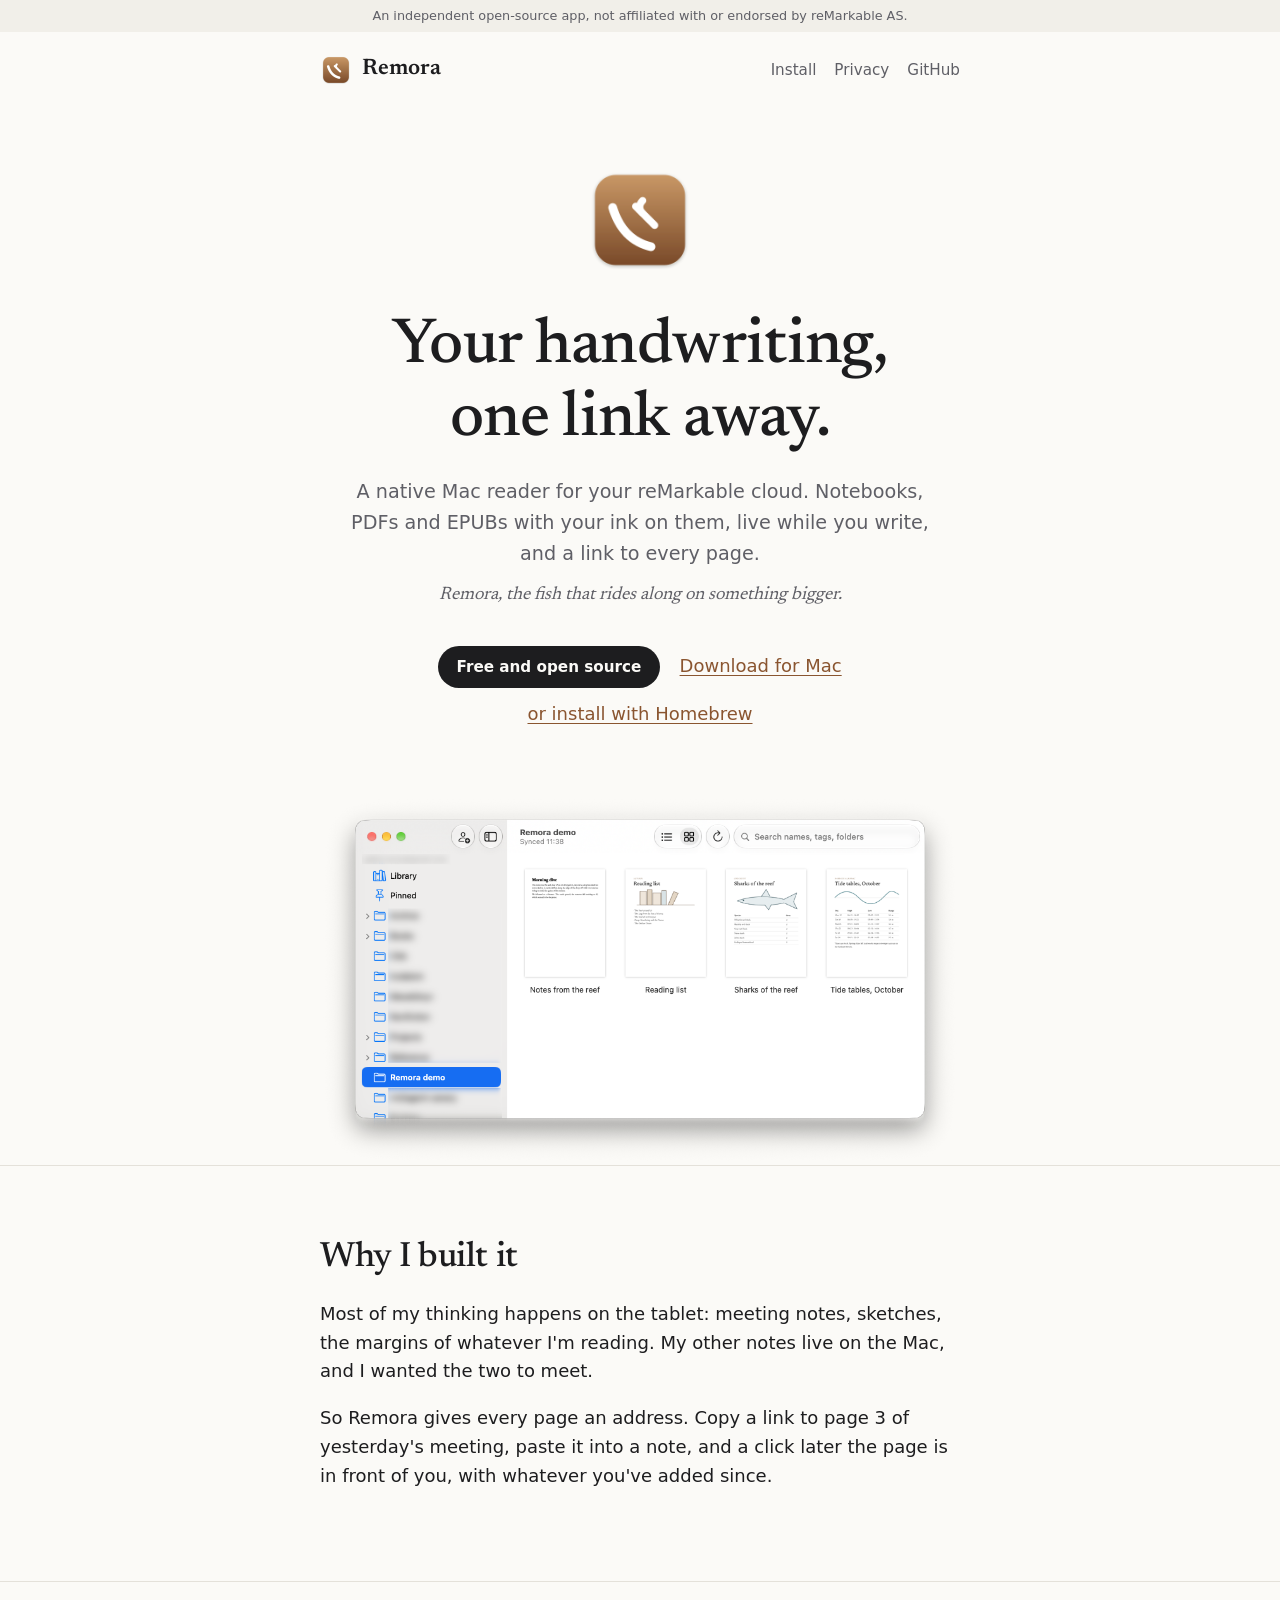
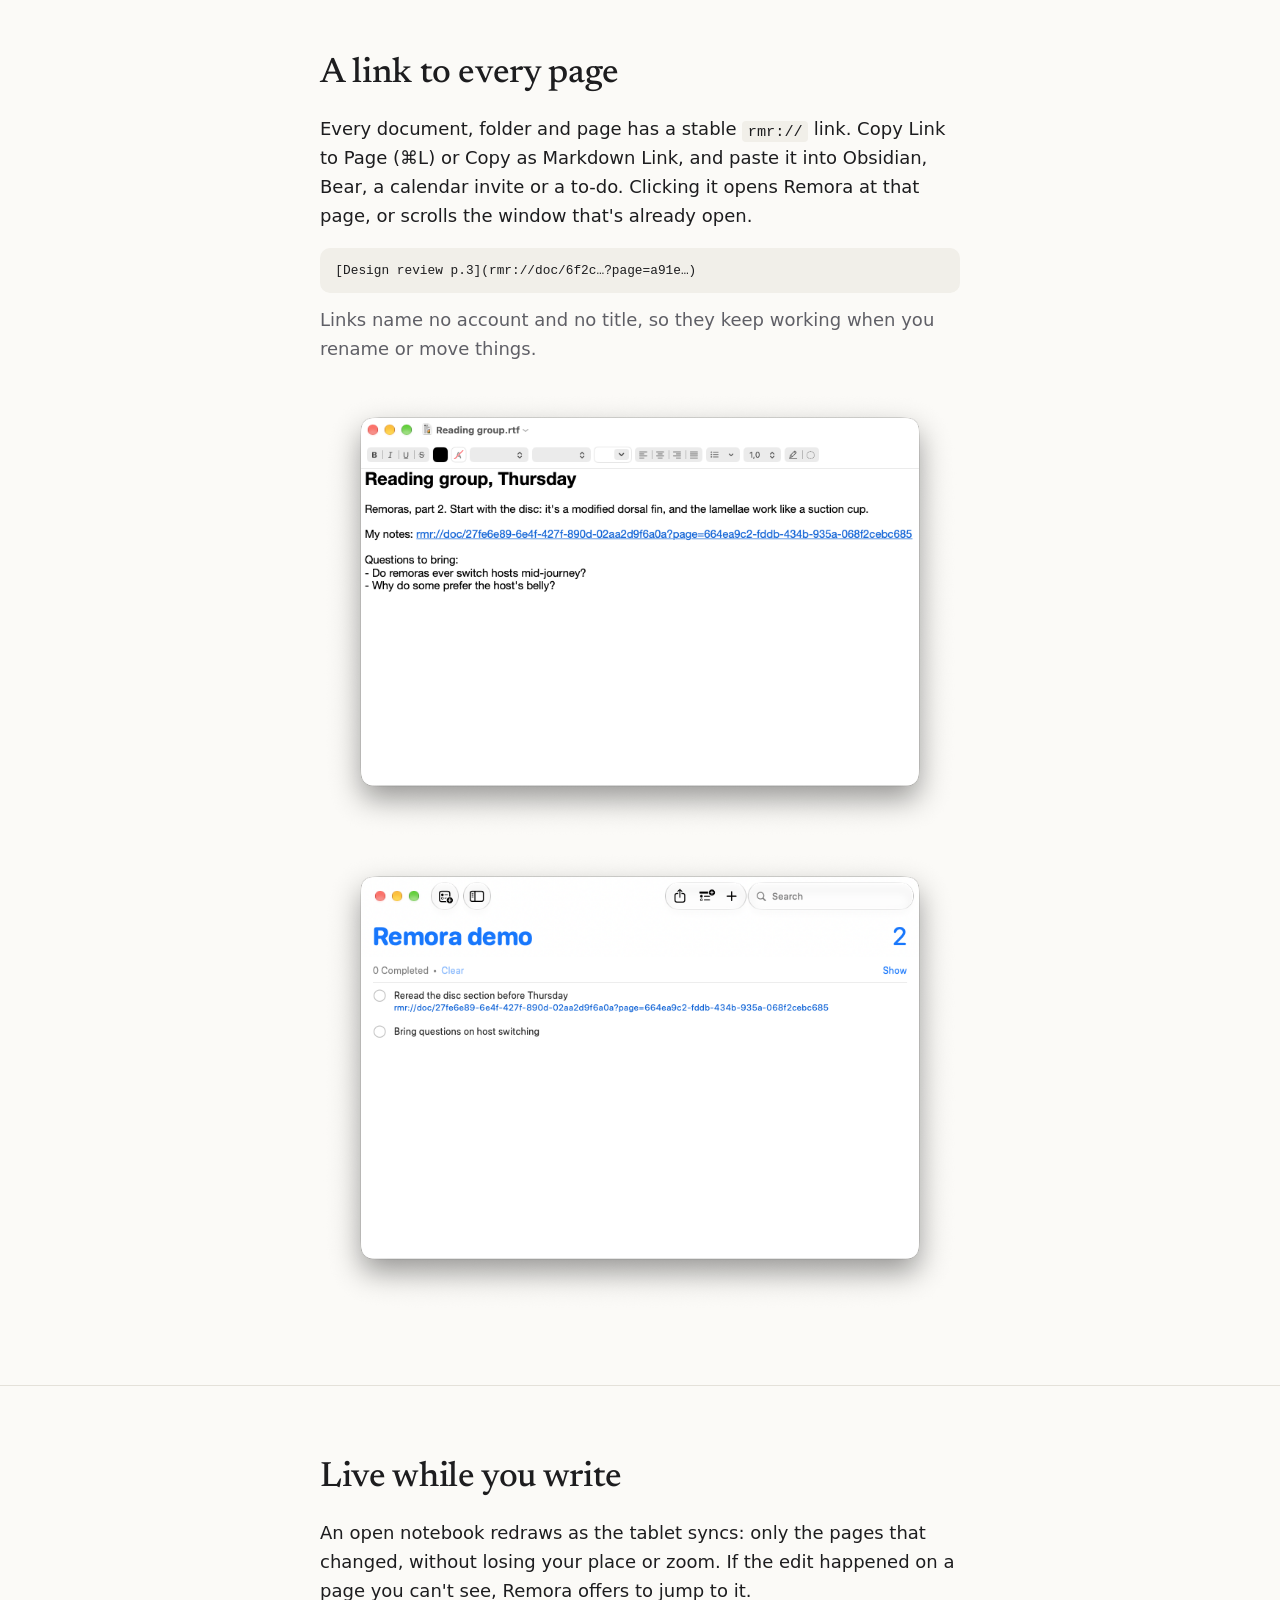
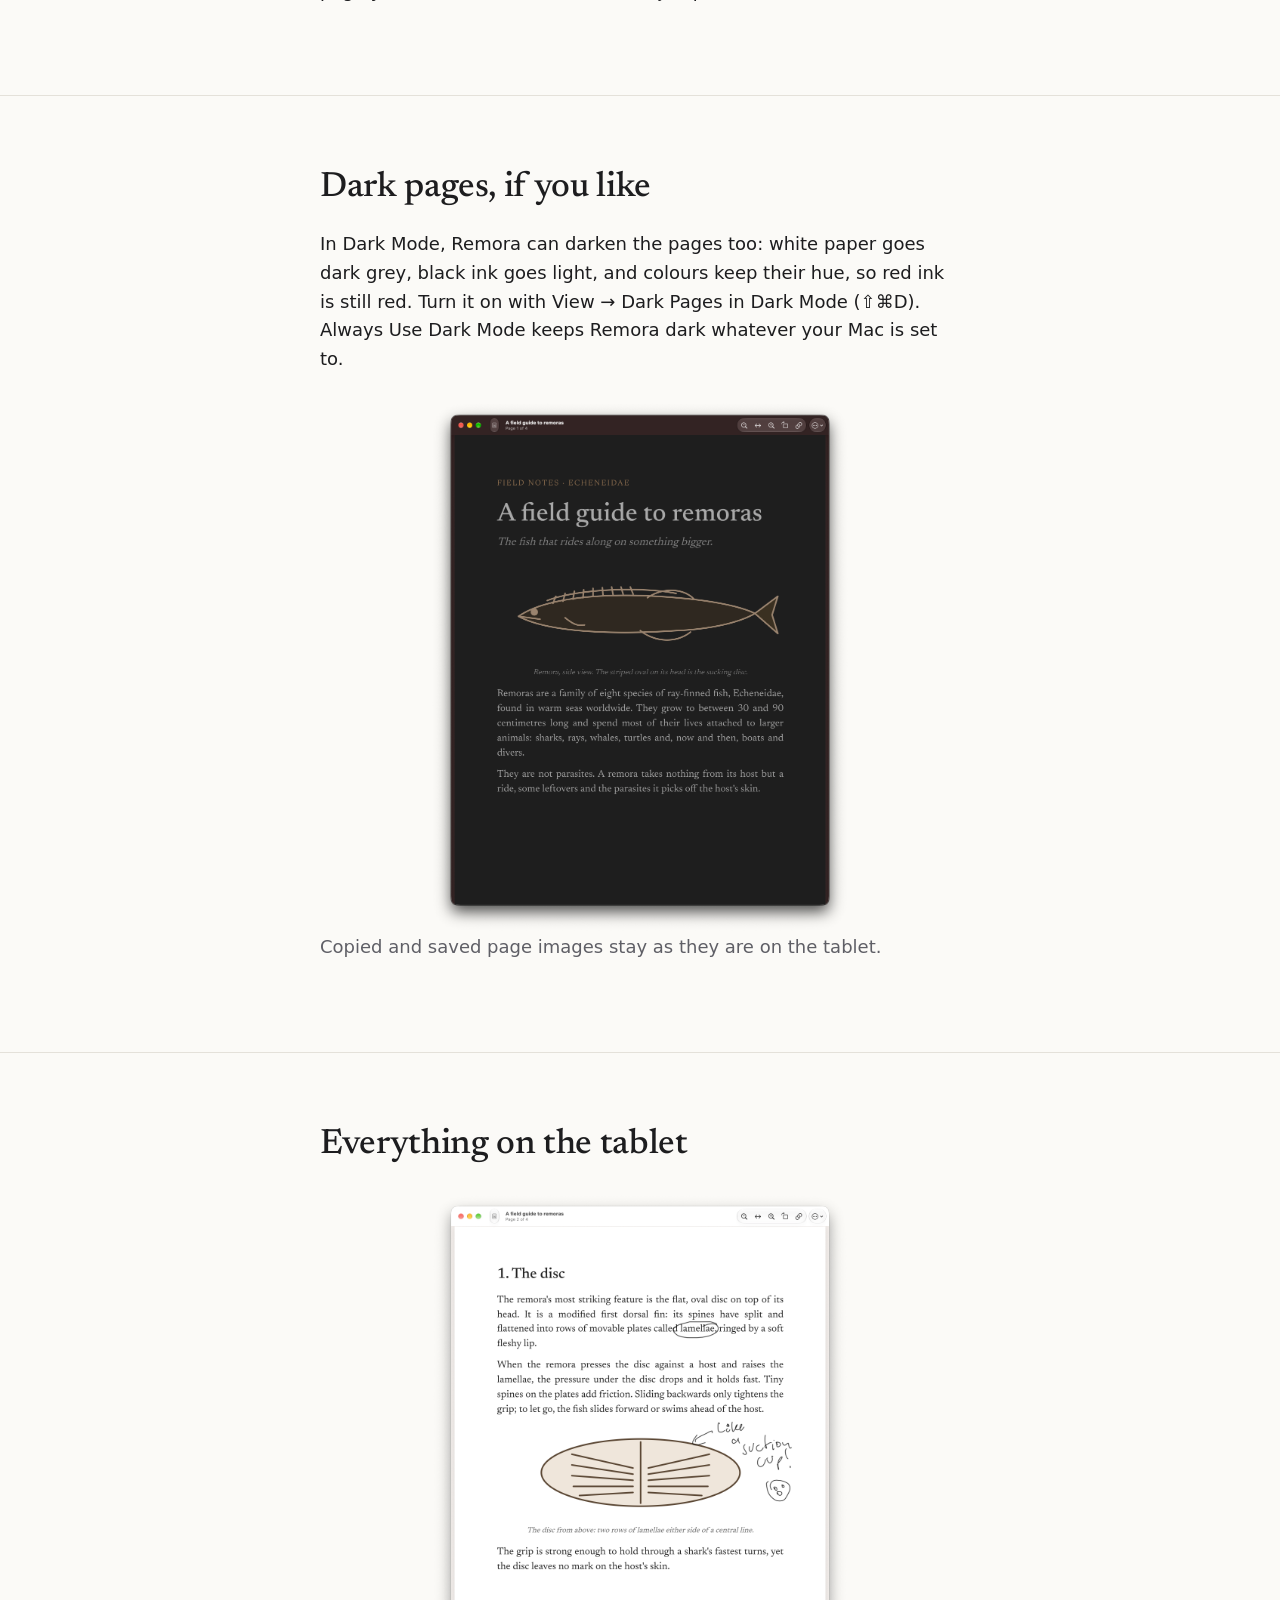
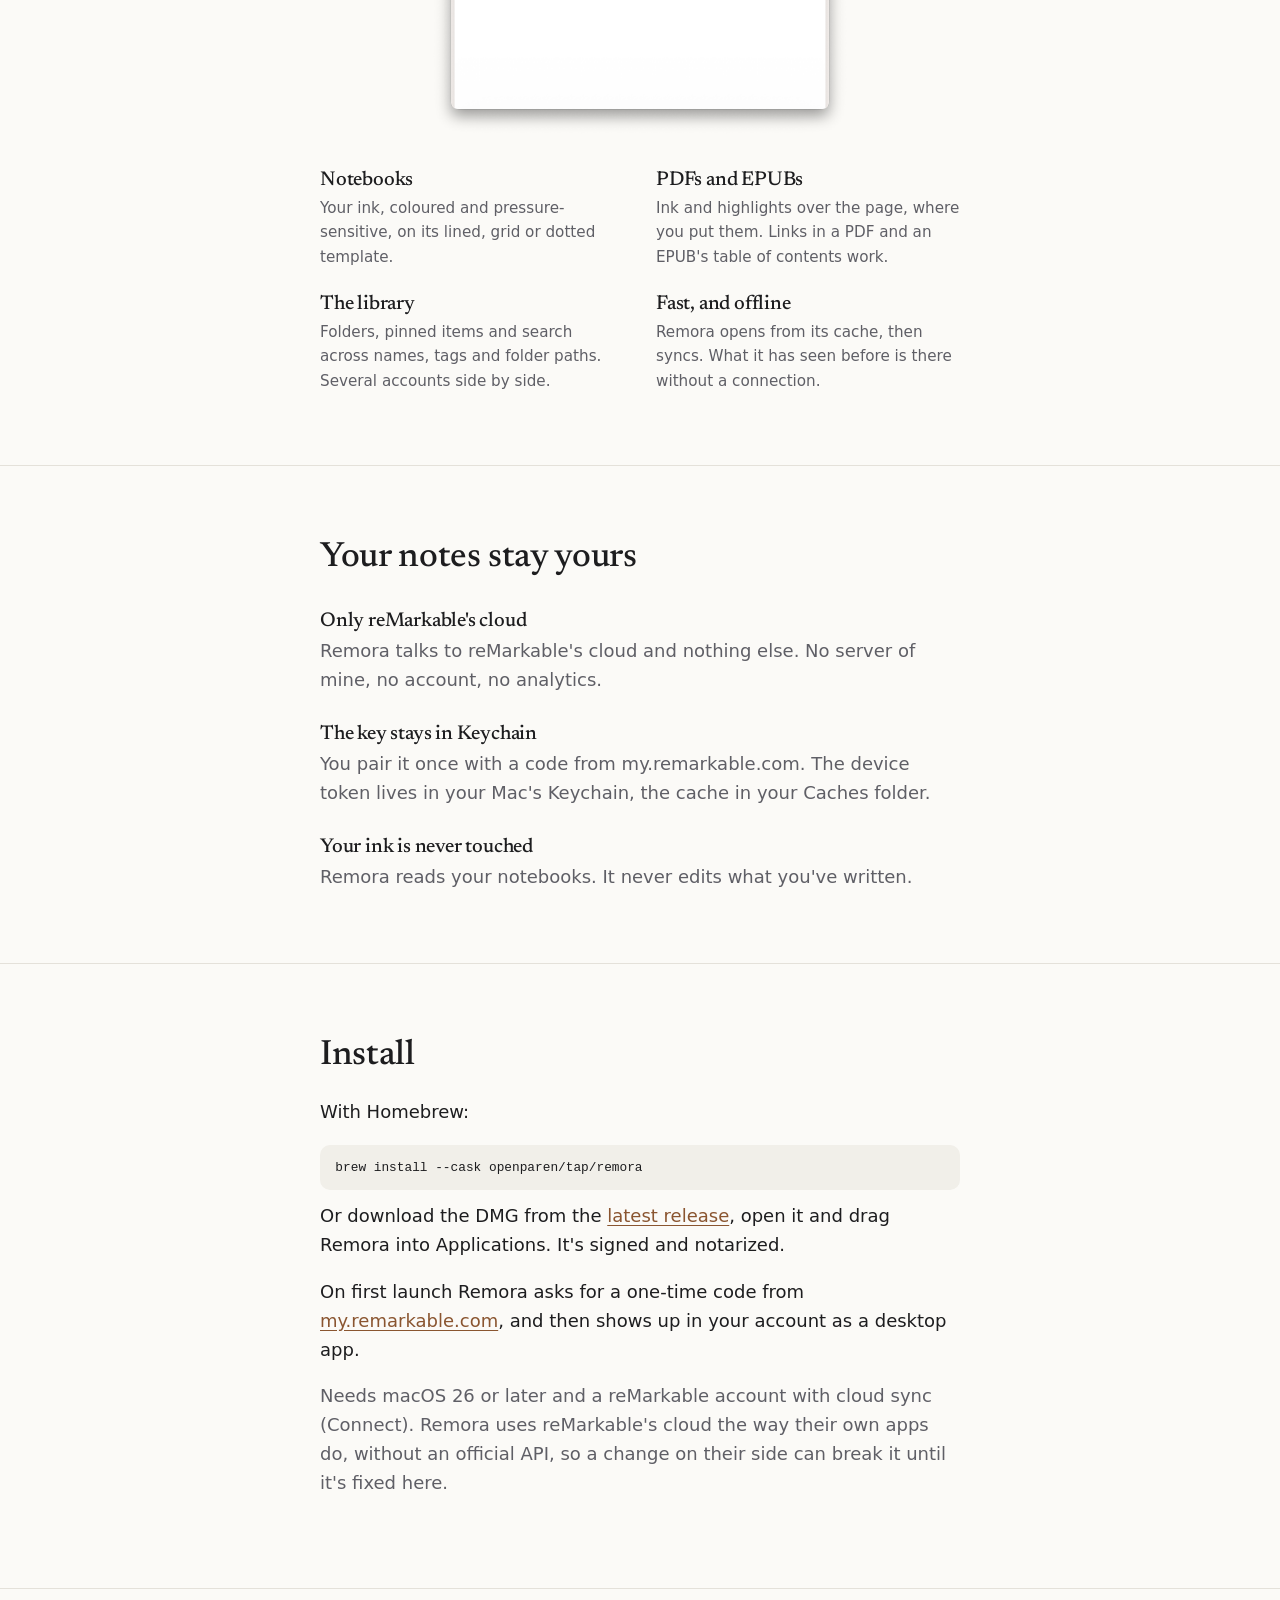
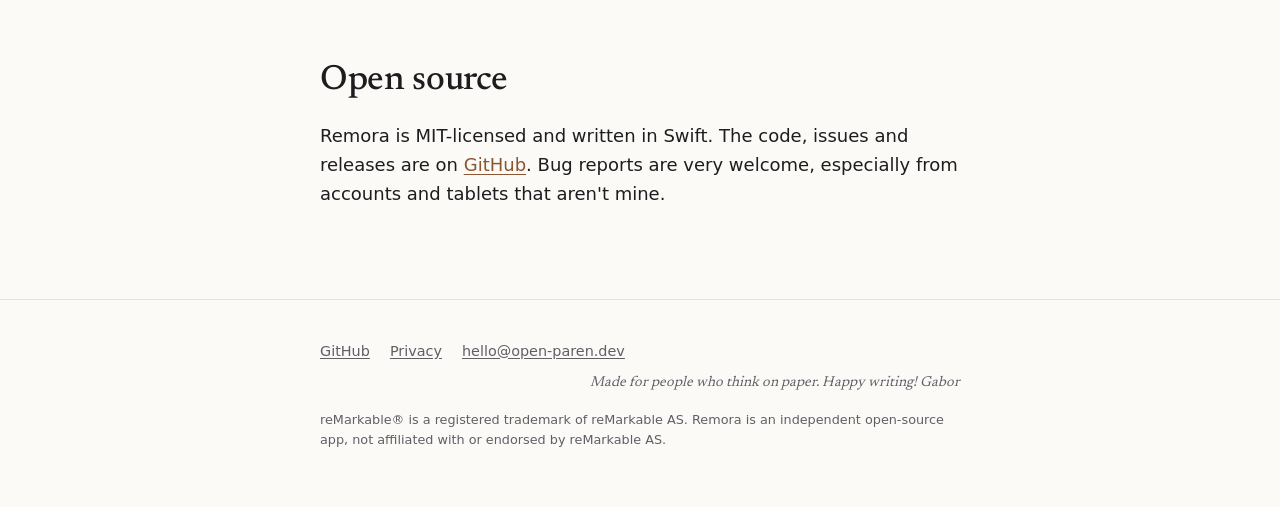
==== commit 81edcfdc: "docs, site: dark pages, with a screenshot Co-Authored-By: Claude Opus 5.5 (1M context) <noreply@anth" ====
--- a/site/index.html
+++ b/site/index.html
@@ -70,6 +70,17 @@
 
     <section>
       <div class="wrap">
+        <h2>Dark pages, if you like</h2>
+        <p>In Dark Mode, Remora can darken the pages too: white paper goes dark grey, black ink goes light, and colours keep their hue, so red ink is still red. Turn it on with View → Dark Pages in Dark Mode (⇧⌘D). Always Use Dark Mode keeps Remora dark whatever your Mac is set to.</p>
+        <figure class="shot tall">
+          <img src="img/shot-dark.png" alt="A PDF in Remora with dark pages: light text on a dark grey page, the illustration still brown" width="1112" height="1409" loading="lazy">
+        </figure>
+        <p class="muted">Copied and saved page images stay as they are on the tablet.</p>
+      </div>
+    </section>
+
+    <section>
+      <div class="wrap">
         <h2>Everything on the tablet</h2>
         <figure class="shot tall">
           <img src="img/shot-document.png" alt="A PDF page in Remora with handwritten notes: a circled word, an arrow and a margin note" width="1112" height="1442" loading="lazy">
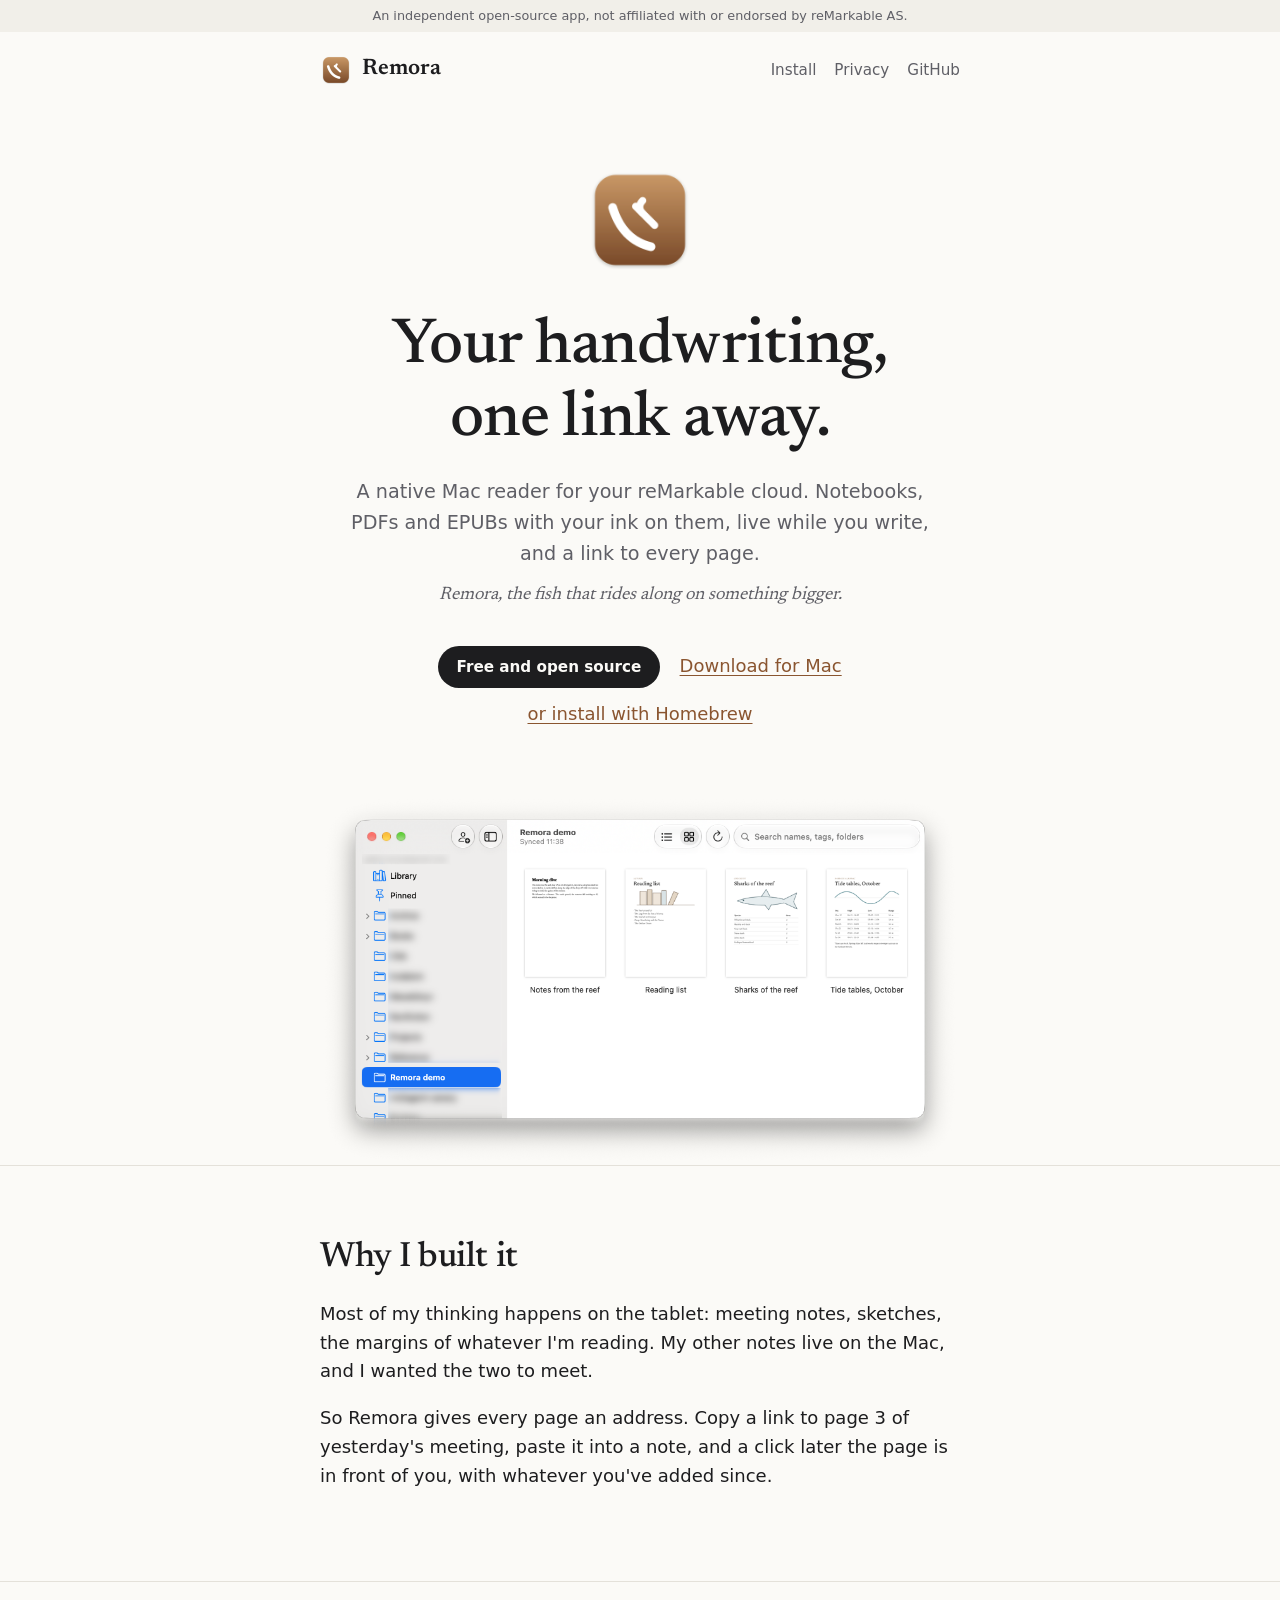
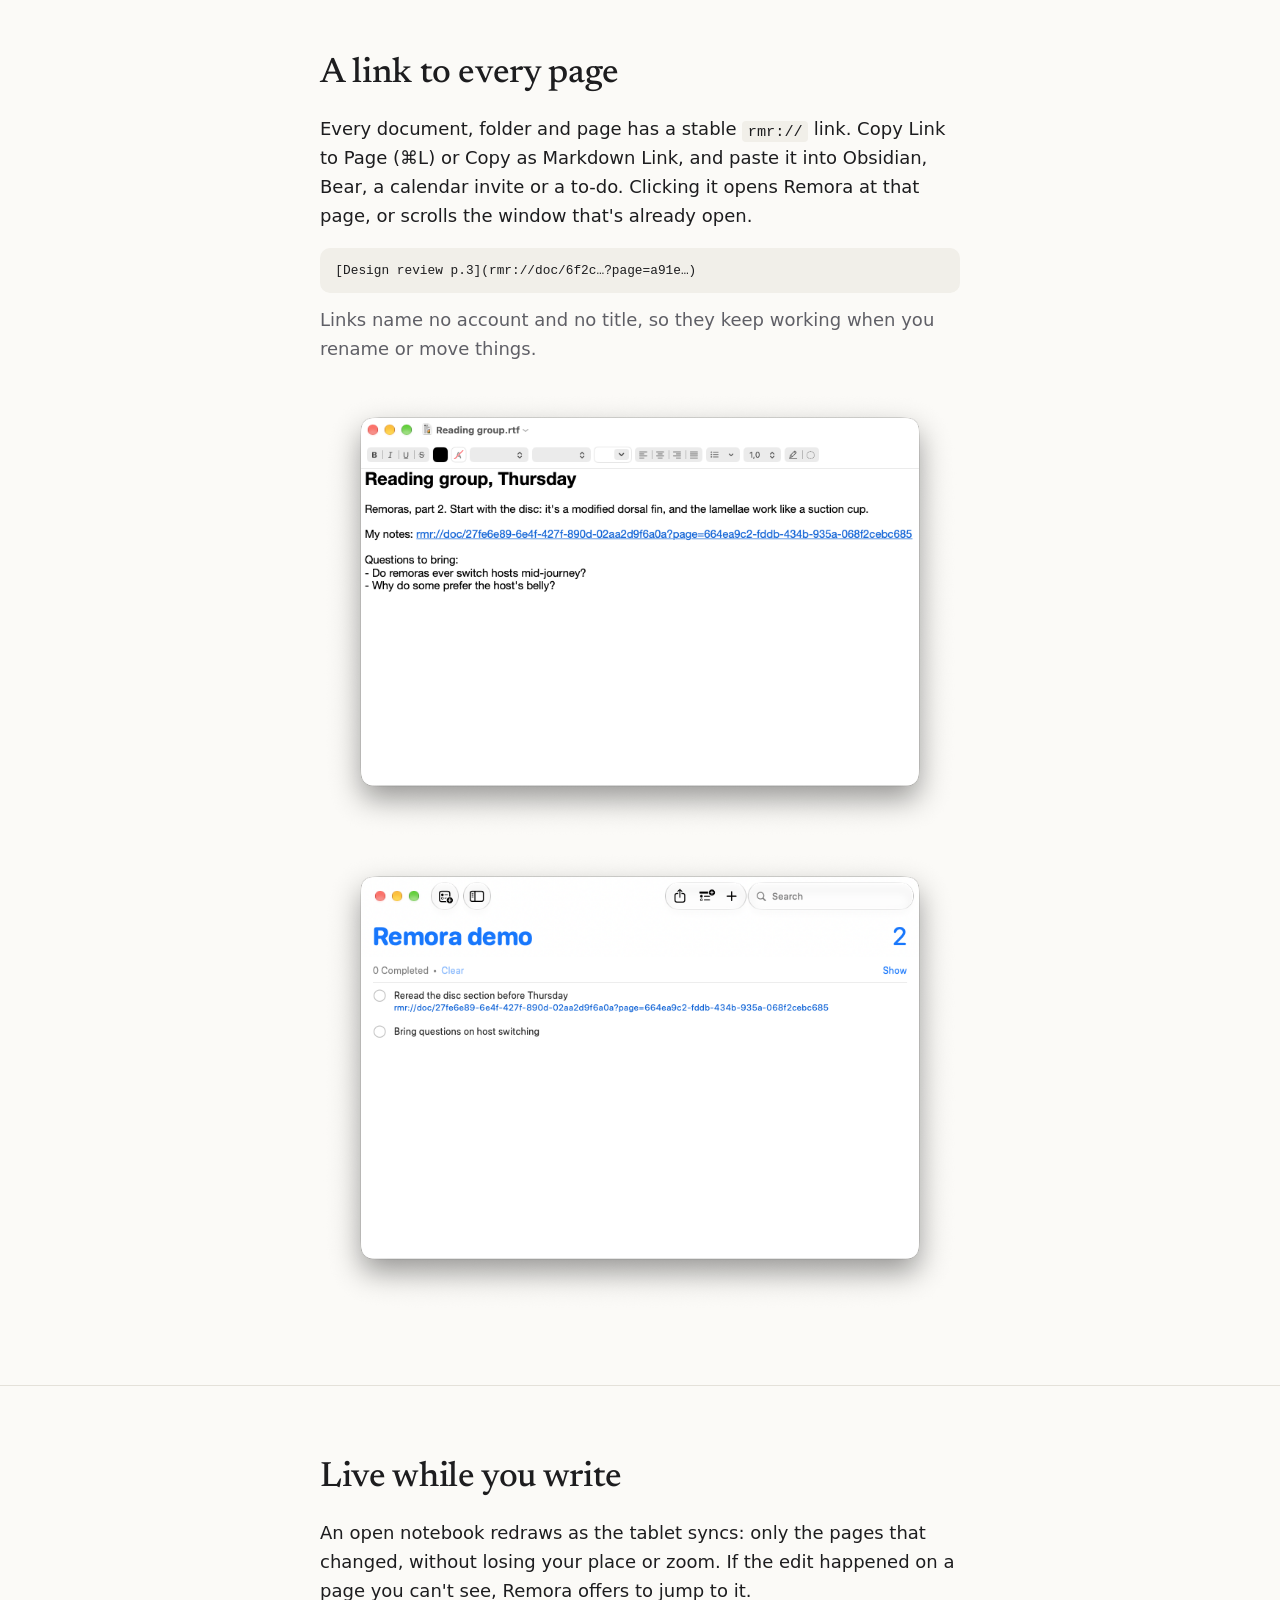
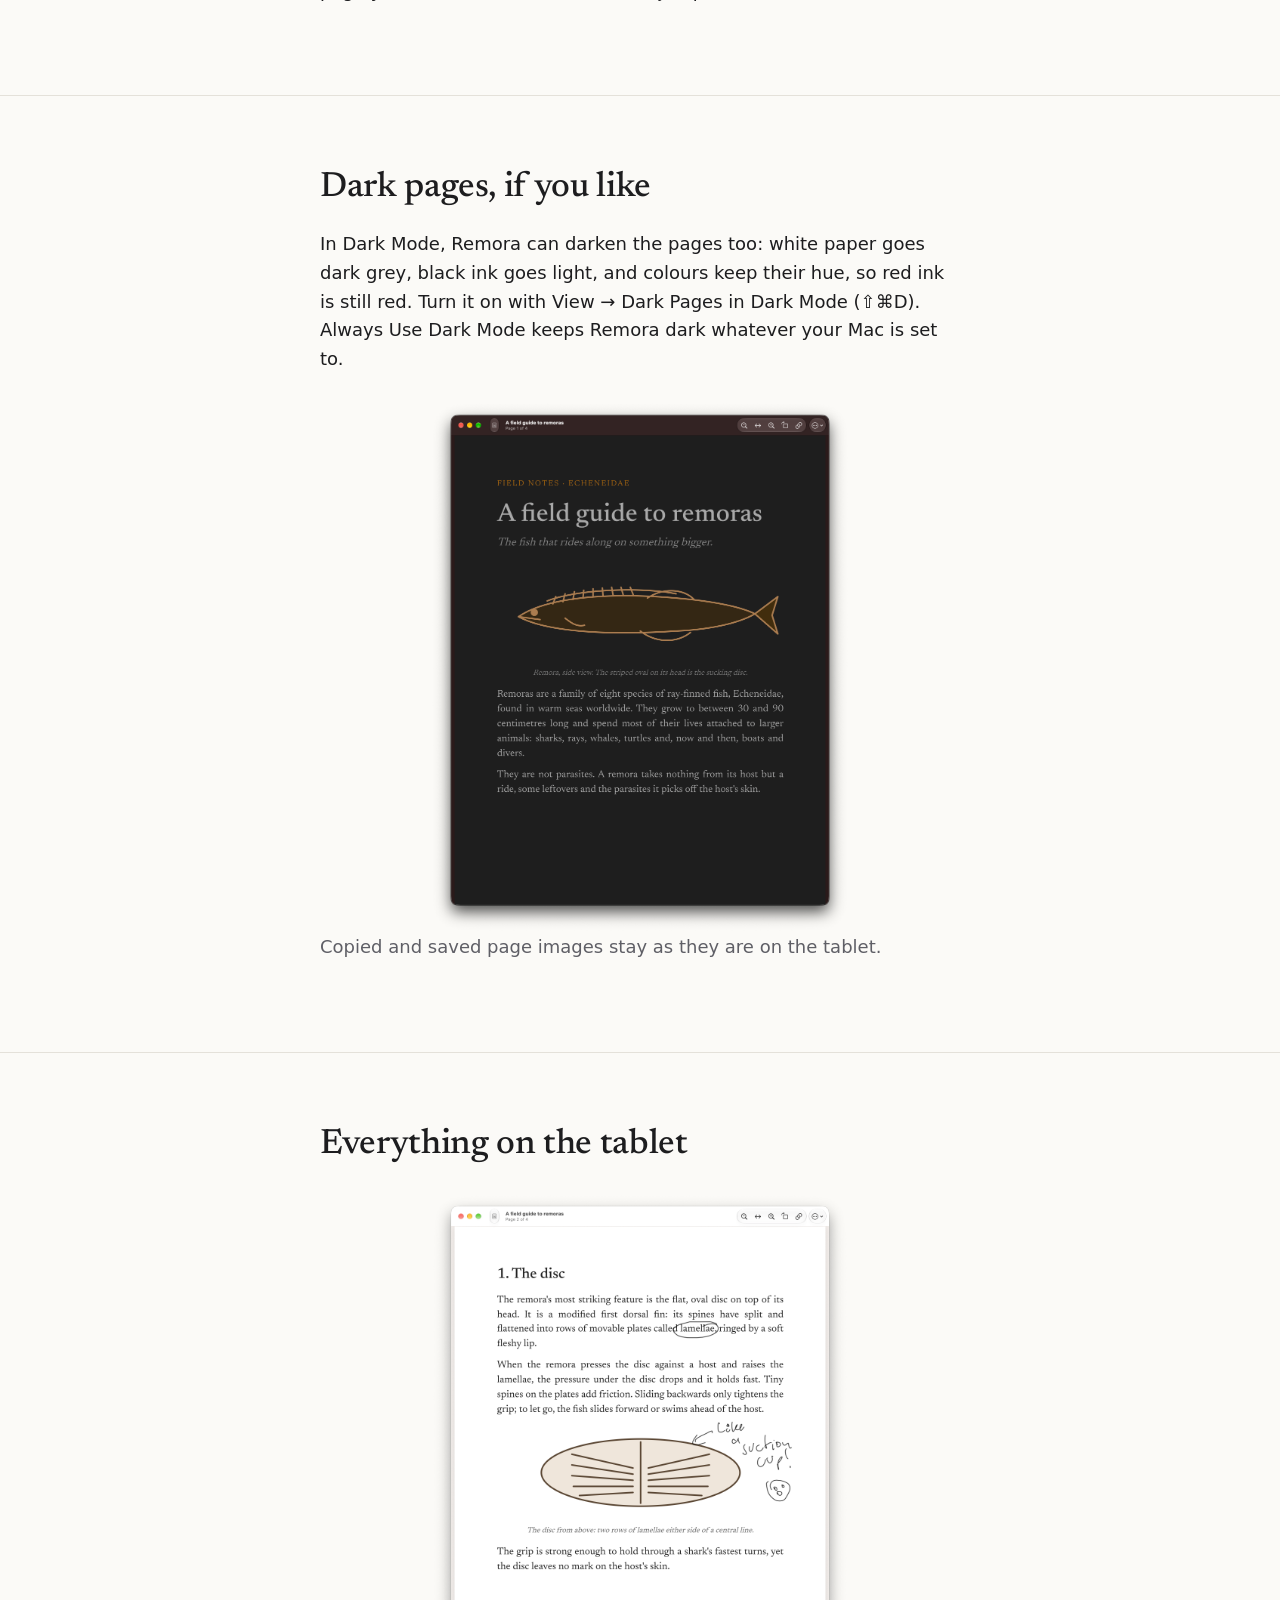
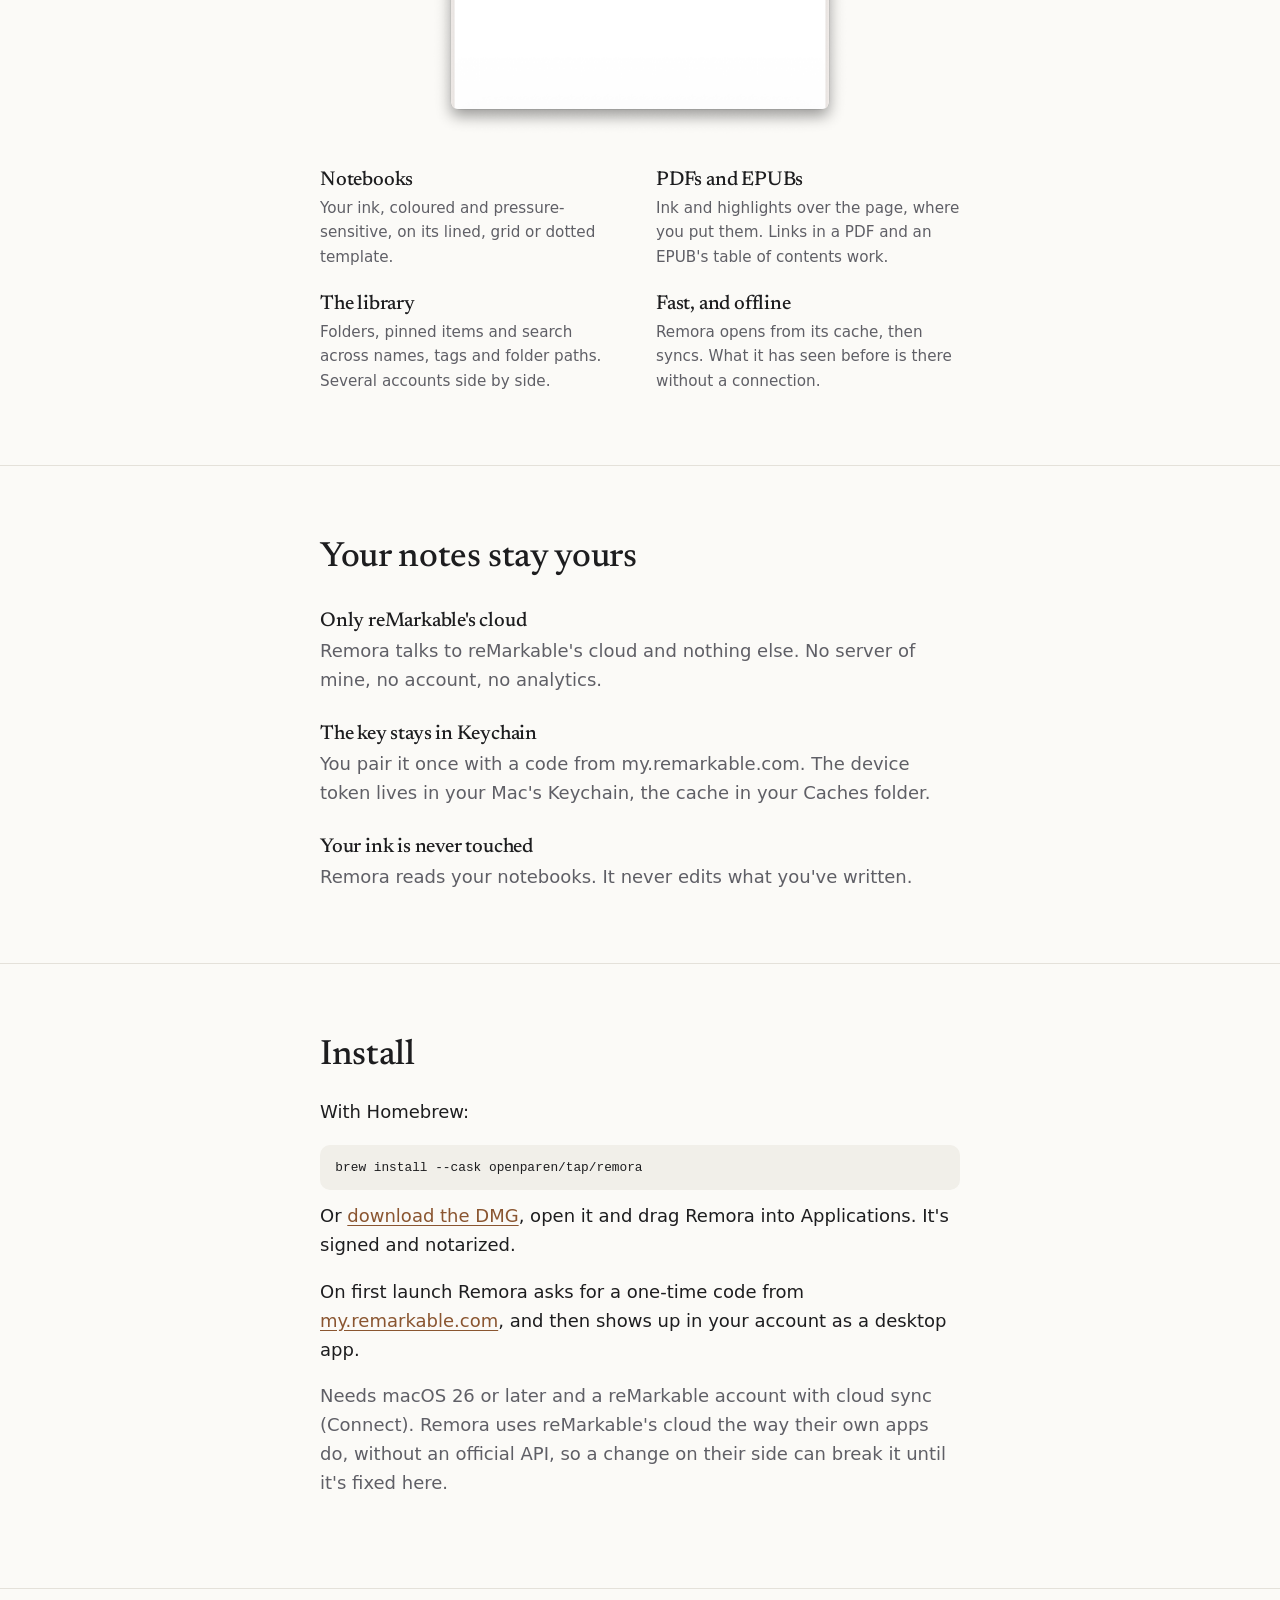
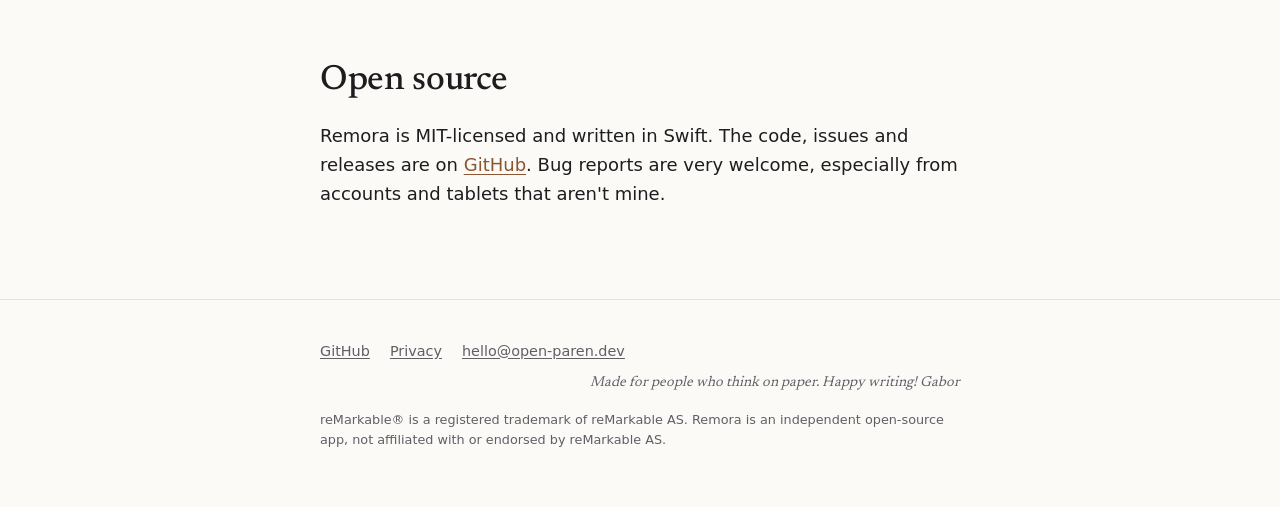
==== commit 9f23fd7c: "site: Download for Mac is the DMG itself, at /download /download redirects to the latest release's R" ====
--- a/site/index.html
+++ b/site/index.html
@@ -32,7 +32,7 @@
       <p class="name">Remora, the fish that rides along on something bigger.</p>
       <div class="cta">
         <a class="badge" href="https://github.com/openparen/remora">Free and open source</a>
-        <a href="https://github.com/openparen/remora/releases/latest">Download for Mac</a>
+        <a href="download">Download for Mac</a>
         <a href="#install">or install with Homebrew</a>
       </div>
     </div>
@@ -119,7 +119,7 @@
         <h2>Install</h2>
         <p>With Homebrew:</p>
         <pre tabindex="0"><code>brew install --cask openparen/tap/remora</code></pre>
-        <p>Or download the DMG from the <a href="https://github.com/openparen/remora/releases/latest">latest release</a>, open it and drag Remora into Applications. It's signed and notarized.</p>
+        <p>Or <a href="download">download the DMG</a>, open it and drag Remora into Applications. It's signed and notarized.</p>
         <p>On first launch Remora asks for a one-time code from <a href="https://my.remarkable.com/device/desktop/connect">my.remarkable.com</a>, and then shows up in your account as a desktop app.</p>
         <p class="muted">Needs macOS 26 or later and a reMarkable account with cloud sync (Connect). Remora uses reMarkable's cloud the way their own apps do, without an official API, so a change on their side can break it until it's fixed here.</p>
       </div>
